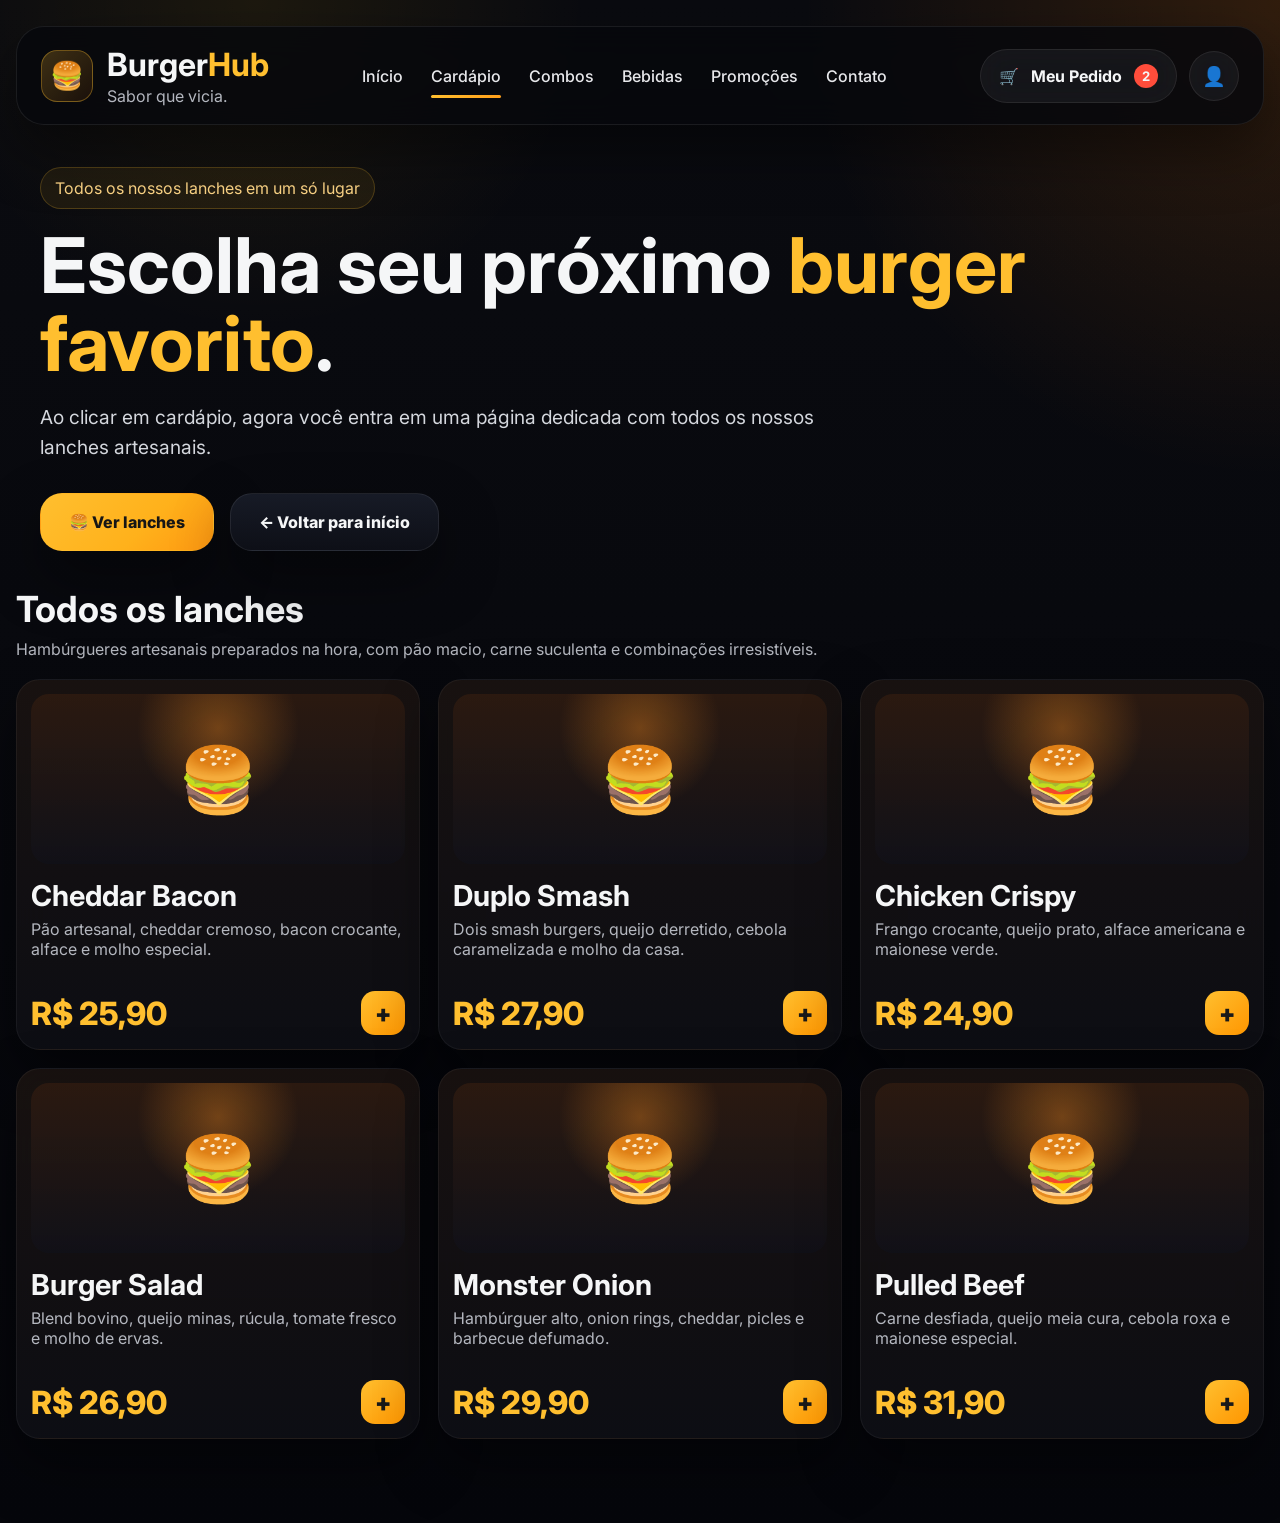
==== cardapio.html @ 12356ae6 "Add dedicated menu page for burgers" ====
<!DOCTYPE html>
<html lang="pt-BR">
<head>
  <meta charset="UTF-8" />
  <meta name="viewport" content="width=device-width, initial-scale=1.0" />
  <title>BurgerHub | Cardápio completo</title>
  <link rel="preconnect" href="https://fonts.googleapis.com">
  <link rel="preconnect" href="https://fonts.gstatic.com" crossorigin>
  <link href="https://fonts.googleapis.com/css2?family=Inter:wght@400;500;600;700;800&display=swap" rel="stylesheet">
  <link rel="stylesheet" href="styles.css" />
</head>
<body>
  <div class="page-shell">
    <header class="topbar">
      <div class="brand">
        <div class="brand__icon">🍔</div>
        <div>
          <h1>Burger<span>Hub</span></h1>
          <p>Sabor que vicia.</p>
        </div>
      </div>

      <nav class="nav">
        <a href="index.html">Início</a>
        <a class="active" href="cardapio.html">Cardápio</a>
        <a href="index.html#combos">Combos</a>
        <a href="index.html#bebidas">Bebidas</a>
        <a href="index.html#promocoes">Promoções</a>
        <a href="index.html#contato">Contato</a>
      </nav>

      <div class="topbar__actions">
        <button class="order-chip">
          <span>🛒</span>
          Meu Pedido
          <strong id="cart-badge">2</strong>
        </button>
        <button class="avatar-btn">👤</button>
      </div>
    </header>

    <main>
      <section class="catalog-hero">
        <span class="eyebrow">Todos os nossos lanches em um só lugar</span>
        <h2>Escolha seu próximo <span>burger favorito</span>.</h2>
        <p>Ao clicar em cardápio, agora você entra em uma página dedicada com todos os nossos lanches artesanais.</p>
        <div class="hero__buttons">
          <a class="btn btn--primary" href="#all-burgers">🍔 Ver lanches</a>
          <a class="btn btn--dark" href="index.html">← Voltar para início</a>
        </div>
      </section>

      <section class="catalog-section" id="all-burgers">
        <div class="section-head section-head--stacked">
          <div>
            <h3>Todos os lanches</h3>
            <p>Hambúrgueres artesanais preparados na hora, com pão macio, carne suculenta e combinações irresistíveis.</p>
          </div>
        </div>
        <div class="catalog-grid" id="all-burgers-grid"></div>
      </section>
    </main>
  </div>

  <script src="script.js"></script>
</body>
</html>
---- styles.css ----
:root {
  --bg: #07080d;
  --panel: rgba(18, 18, 24, 0.9);
  --panel-strong: #11131b;
  --text: #f5f6f7;
  --muted: #b4b7bf;
  --line: rgba(255, 255, 255, 0.08);
  --gold: #ffbf2f;
  --gold-strong: #ff9f1a;
  --green: #2fcb63;
  --shadow: 0 25px 60px rgba(0, 0, 0, 0.45);
}

* { box-sizing: border-box; }
html { scroll-behavior: smooth; }
body {
  margin: 0;
  font-family: 'Inter', sans-serif;
  color: var(--text);
  background:
    radial-gradient(circle at top right, rgba(255, 125, 0, 0.16), transparent 24%),
    radial-gradient(circle at 20% 0%, rgba(255, 187, 0, 0.08), transparent 18%),
    linear-gradient(180deg, #0a0b10 0%, #05060b 100%);
}

a { color: inherit; text-decoration: none; }
button { font: inherit; color: inherit; }

.page-shell {
  width: min(1440px, calc(100% - 32px));
  margin: 20px auto;
  padding: 6px 0 32px;
}

.topbar,
.chip,
.menu-card,
.order-panel,
.highlights article,
.order-chip,
.avatar-btn,
.btn--dark {
  backdrop-filter: blur(16px);
}

.topbar {
  display: flex;
  justify-content: space-between;
  align-items: center;
  gap: 24px;
  padding: 18px 24px;
  border: 1px solid var(--line);
  border-radius: 28px;
  background: rgba(7, 8, 13, 0.82);
  box-shadow: var(--shadow);
}

.brand { display: flex; align-items: center; gap: 14px; }
.brand__icon {
  width: 52px; height: 52px; border-radius: 16px;
  display: grid; place-items: center;
  font-size: 1.7rem;
  background: linear-gradient(135deg, rgba(255, 191, 47, 0.22), rgba(255, 112, 0, 0.08));
  border: 1px solid rgba(255,191,47,.35);
}
.brand h1 { margin: 0; font-size: 2rem; }
.brand h1 span { color: var(--gold); }
.brand p { margin: 2px 0 0; color: var(--muted); }

.nav {
  display: flex;
  gap: 28px;
  flex-wrap: wrap;
  justify-content: center;
}
.nav a { color: #e7e8eb; font-weight: 500; position: relative; }
.nav a.active::after,
.nav a:hover::after {
  content: '';
  position: absolute;
  left: 0;
  bottom: -12px;
  width: 100%;
  height: 3px;
  border-radius: 99px;
  background: linear-gradient(90deg, var(--gold), var(--gold-strong));
}

.topbar__actions { display: flex; align-items: center; gap: 12px; }
.order-chip, .avatar-btn {
  border: 1px solid var(--line);
  background: rgba(255,255,255,0.06);
  border-radius: 999px;
}
.order-chip {
  padding: 14px 18px;
  display: inline-flex;
  align-items: center;
  gap: 12px;
  font-weight: 700;
}
.order-chip strong {
  min-width: 24px; height: 24px; border-radius: 50%;
  display: grid; place-items: center;
  background: #ff4d3b; font-size: 0.82rem;
}
.avatar-btn { width: 50px; height: 50px; font-size: 1.2rem; }

.hero {
  display: grid;
  grid-template-columns: 1.05fr 1fr;
  gap: 24px;
  padding: 34px 0 20px;
  align-items: center;
}
.hero__content {
  padding: 32px 8px 32px 24px;
}
.eyebrow {
  display: inline-flex;
  padding: 10px 14px;
  border: 1px solid rgba(255,191,47,.22);
  border-radius: 999px;
  color: #ffd787;
  background: rgba(255,191,47,.08);
  margin-bottom: 18px;
}
.hero h2 {
  margin: 0;
  font-size: clamp(3rem, 6vw, 5.4rem);
  line-height: 0.98;
  letter-spacing: -0.04em;
}
.hero h2 span { color: var(--gold); }
.hero p {
  max-width: 660px;
  font-size: 1.45rem;
  color: #d4d7dd;
  line-height: 1.5;
  margin: 22px 0 30px;
}
.hero__buttons { display: flex; flex-wrap: wrap; gap: 16px; }
.btn {
  display: inline-flex; align-items: center; gap: 10px;
  padding: 18px 28px; border-radius: 22px; font-weight: 800;
  border: 1px solid transparent; box-shadow: var(--shadow);
}
.btn--primary {
  color: #161616;
  background: linear-gradient(135deg, var(--gold), #ffb11b 60%, #ff9811);
}
.btn--dark {
  background: linear-gradient(180deg, rgba(24, 28, 40, .95), rgba(14, 16, 24, .95));
  border-color: var(--line);
}

.hero__visual {
  position: relative;
  min-height: 560px;
  border-radius: 36px;
  overflow: hidden;
  border: 1px solid rgba(255,255,255,.06);
  background:
    radial-gradient(circle at 80% 10%, rgba(255, 93, 0, 0.35), transparent 18%),
    radial-gradient(circle at 70% 15%, rgba(255, 164, 0, 0.26), transparent 16%),
    linear-gradient(135deg, rgba(15, 15, 20, 0.78), rgba(8, 8, 10, 0.98)),
    linear-gradient(180deg, #16100d 0%, #09090b 100%);
}
.glow {
  position: absolute; border-radius: 50%; filter: blur(18px); opacity: .7;
}
.glow--one { width: 180px; height: 180px; background: rgba(255, 145, 0, .28); top: 60px; right: 160px; }
.glow--two { width: 140px; height: 140px; background: rgba(255, 106, 0, .24); top: 120px; right: 70px; }
.combo-scene {
  position: absolute; inset: 0; display: flex; align-items: center; justify-content: center; gap: 36px;
}
.burger-art {
  position: relative; width: min(34vw, 420px); height: 320px; filter: drop-shadow(0 30px 35px rgba(0,0,0,.45));
}
.burger-art span { position: absolute; left: 50%; transform: translateX(-50%); display: block; }
.bun.top {
  top: 20px; width: 100%; height: 120px; border-radius: 55% 55% 40% 40%;
  background: radial-gradient(circle at 50% 12%, rgba(255,245,214,.85), transparent 18%), linear-gradient(180deg, #ffb34a 0%, #cb6a11 100%);
  box-shadow: inset 0 -8px 0 rgba(117, 52, 4, .28);
}
.lettuce { top: 140px; width: 90%; height: 28px; border-radius: 40px; background: linear-gradient(180deg, #95db4c, #3a9d1e); }
.cheese { top: 156px; width: 82%; height: 32px; border-radius: 16px; background: linear-gradient(180deg, #ffc51a, #f18800); }
.patty { top: 180px; width: 88%; height: 58px; border-radius: 28px; background: linear-gradient(180deg, #6f3514, #2f1407); }
.tomato { top: 228px; width: 74%; height: 18px; border-radius: 999px; background: #d63e36; }
.bun.bottom {
  top: 245px; width: 92%; height: 74px; border-radius: 28px 28px 45px 45px;
  background: linear-gradient(180deg, #ffce73 0%, #cf7b20 100%);
}
.soda, .fries {
  font-size: clamp(5rem, 10vw, 8rem);
  filter: drop-shadow(0 25px 30px rgba(0,0,0,.4));
  transform: translateY(-20px);
}
.fries { transform: translateY(30px); }

.chips-row {
  display: flex; flex-wrap: wrap; gap: 14px; padding: 10px 0 20px;
}
.chip {
  border: 1px solid var(--line);
  background: rgba(16, 19, 29, .88);
  color: var(--text);
  padding: 14px 22px;
  border-radius: 999px;
  font-weight: 700;
}
.chip--active { border-color: rgba(255,191,47,.6); color: #ffe08c; }

.content-grid {
  display: grid; grid-template-columns: minmax(0, 1.8fr) 380px; gap: 28px;
}
.section-head {
  display: flex; justify-content: space-between; align-items: end; gap: 16px;
  margin-bottom: 20px;
}
.section-head h3 { margin: 0; font-size: 2.25rem; }
.section-head p { margin: 8px 0 0; color: var(--muted); }
.see-all {
  border: 1px solid var(--line); padding: 12px 18px; border-radius: 999px;
  background: rgba(255,255,255,.03); font-weight: 700;
}
.cards {
  display: grid; grid-template-columns: repeat(4, minmax(0, 1fr)); gap: 18px;
}
.menu-card {
  position: relative;
  padding: 14px;
  border-radius: 24px;
  border: 1px solid rgba(255,255,255,.05);
  background: linear-gradient(180deg, rgba(28,20,17,.82), rgba(13,14,20,.98));
  box-shadow: var(--shadow);
}
.menu-card__image {
  height: 170px; border-radius: 18px; margin-bottom: 14px;
  display: grid; place-items: center;
  font-size: 4rem;
  background:
    radial-gradient(circle at 50% 20%, rgba(255, 146, 34, 0.35), transparent 35%),
    linear-gradient(180deg, rgba(48,28,17,.82), rgba(17,17,24,.95));
}
.menu-card h4 { margin: 0 0 6px; font-size: 1.8rem; }
.menu-card p { margin: 0 0 18px; min-height: 54px; color: var(--muted); }
.menu-card__bottom { display: flex; justify-content: space-between; align-items: center; gap: 12px; }
.price { color: var(--gold); font-size: 2rem; font-weight: 800; }
.add-btn {
  width: 44px; height: 44px; border-radius: 14px; border: none;
  background: linear-gradient(135deg, var(--gold), #ff9600); color: #191919; font-size: 1.5rem; font-weight: 900;
}

.order-panel {
  align-self: start;
  padding: 24px;
  border-radius: 28px;
  border: 1px solid rgba(255,255,255,.06);
  background: linear-gradient(180deg, rgba(26, 19, 17, .95), rgba(17, 16, 23, .98));
  box-shadow: var(--shadow);
}
.order-panel__head,
.cart-item,
.subtotal { display: flex; justify-content: space-between; gap: 16px; }
.order-panel__head { align-items: start; margin-bottom: 18px; }
.order-panel__head h3 { margin: 0; font-size: 2rem; }
.order-panel__head p { margin: 8px 0 0; color: var(--muted); }
.cart-items { display: grid; gap: 14px; }
.cart-item {
  align-items: center;
  padding-bottom: 14px;
  border-bottom: 1px solid rgba(255,255,255,.07);
}
.cart-item__thumb {
  width: 64px; height: 64px; border-radius: 16px; display: grid; place-items: center;
  font-size: 2rem; background: rgba(255,255,255,.06);
}
.cart-item__info h4 { margin: 0 0 8px; font-size: 1.1rem; }
.qty-box {
  display: inline-flex; align-items: center; gap: 14px;
  background: rgba(255,255,255,.05);
  border: 1px solid rgba(255,255,255,.06);
  border-radius: 14px; padding: 6px 10px;
}
.qty-box button { background: transparent; border: none; width: 20px; }
.cart-item strong { white-space: nowrap; align-self: center; font-size: 1.2rem; }
.subtotal { padding: 18px 0; align-items: center; font-size: 1.1rem; }
.subtotal strong { font-size: 2rem; }
.checkout-btn {
  width: 100%; border: none; border-radius: 18px; padding: 18px 20px;
  background: linear-gradient(180deg, #3fd66f, #23b457);
  color: white; font-size: 1.2rem; font-weight: 800;
}
.highlights {
  display: grid; grid-template-columns: repeat(4, 1fr); gap: 18px; margin-top: 22px;
}
.highlights article {
  display: flex; align-items: center; gap: 16px; padding: 24px;
  border-radius: 24px; border: 1px solid rgba(255,255,255,.05);
  background: rgba(13, 15, 22, .92);
}
.highlights span { font-size: 2rem; }
.highlights h4 { margin: 0 0 8px; font-size: 1.25rem; }
.highlights p { margin: 0; color: var(--muted); }

@media (max-width: 1200px) {
  .topbar, .hero, .content-grid, .highlights { grid-template-columns: 1fr; }
  .topbar { flex-direction: column; }
  .cards { grid-template-columns: repeat(2, minmax(0, 1fr)); }
}

@media (max-width: 780px) {
  .page-shell { width: min(100% - 20px, 100%); }
  .topbar { padding: 16px; }
  .nav { gap: 18px; }
  .hero__content { padding: 18px 0; }
  .hero__visual { min-height: 380px; }
  .combo-scene { gap: 8px; }
  .cards, .highlights { grid-template-columns: 1fr; }
  .section-head { flex-direction: column; align-items: start; }
}


.catalog-hero {
  padding: 42px 24px 28px;
}

.catalog-hero h2 {
  margin: 0;
  font-size: clamp(2.8rem, 6vw, 4.8rem);
  line-height: 1.02;
}

.catalog-hero h2 span {
  color: var(--gold);
}

.catalog-hero p {
  max-width: 780px;
  font-size: 1.2rem;
  color: #d4d7dd;
  line-height: 1.6;
  margin: 18px 0 30px;
}

.catalog-section {
  padding: 8px 0 32px;
}

.section-head--stacked {
  align-items: flex-start;
}

.catalog-grid {
  display: grid;
  grid-template-columns: repeat(3, minmax(0, 1fr));
  gap: 18px;
}

@media (max-width: 1200px) {
  .catalog-grid {
    grid-template-columns: repeat(2, minmax(0, 1fr));
  }
}

@media (max-width: 780px) {
  .catalog-hero {
    padding: 24px 0 20px;
  }

  .catalog-grid {
    grid-template-columns: 1fr;
  }
}
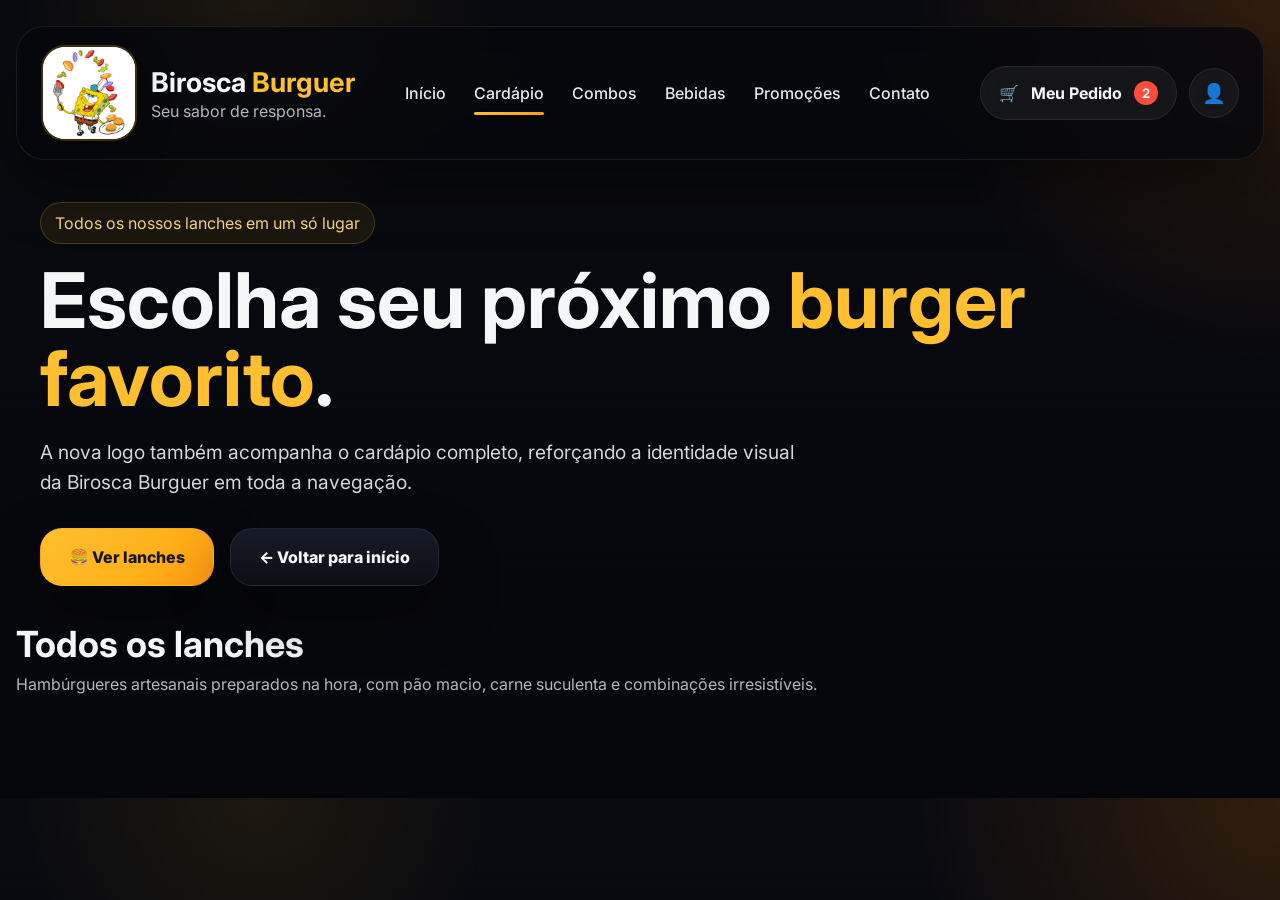
==== commit 436287f8: "fix: replace binary logo asset with svg wrapper" ====
--- a/cardapio.html
+++ b/cardapio.html
@@ -3,7 +3,8 @@
 <head>
   <meta charset="UTF-8" />
   <meta name="viewport" content="width=device-width, initial-scale=1.0" />
-  <title>BurgerHub | Cardápio completo</title>
+  <title>Birosca Burguer | Cardápio completo</title>
+  <link rel="icon" type="image/svg+xml" href="assets/logo-birosca.svg" />
   <link rel="preconnect" href="https://fonts.googleapis.com">
   <link rel="preconnect" href="https://fonts.gstatic.com" crossorigin>
   <link href="https://fonts.googleapis.com/css2?family=Inter:wght@400;500;600;700;800&display=swap" rel="stylesheet">
@@ -13,10 +14,10 @@
   <div class="page-shell">
     <header class="topbar">
       <div class="brand">
-        <div class="brand__icon">🍔</div>
+        <img class="brand__logo brand__logo--compact" src="assets/logo-birosca.svg" alt="Logo da Birosca Burguer com Bob Esponja servindo hambúrgueres" />
         <div>
-          <h1>Burger<span>Hub</span></h1>
-          <p>Sabor que vicia.</p>
+          <h1>Birosca <span>Burguer</span></h1>
+          <p>Seu sabor de responsa.</p>
         </div>
       </div>
 
@@ -43,7 +44,7 @@
       <section class="catalog-hero">
         <span class="eyebrow">Todos os nossos lanches em um só lugar</span>
         <h2>Escolha seu próximo <span>burger favorito</span>.</h2>
-        <p>Ao clicar em cardápio, agora você entra em uma página dedicada com todos os nossos lanches artesanais.</p>
+        <p>A nova logo também acompanha o cardápio completo, reforçando a identidade visual da Birosca Burguer em toda a navegação.</p>
         <div class="hero__buttons">
           <a class="btn btn--primary" href="#all-burgers">🍔 Ver lanches</a>
           <a class="btn btn--dark" href="index.html">← Voltar para início</a>
--- a/styles.css
+++ b/styles.css
@@ -23,8 +23,9 @@
     linear-gradient(180deg, #0a0b10 0%, #05060b 100%);
 }
 
+body.drawer-open { overflow: hidden; }
 a { color: inherit; text-decoration: none; }
-button { font: inherit; color: inherit; }
+button { font: inherit; color: inherit; cursor: pointer; }
 
 .page-shell {
   width: min(1440px, calc(100% - 32px));
@@ -39,7 +40,11 @@
 .highlights article,
 .order-chip,
 .avatar-btn,
-.btn--dark {
+.btn--dark,
+.feature-card,
+.secondary-btn,
+.drawer__content,
+.ghost-btn {
   backdrop-filter: blur(16px);
 }
 
@@ -56,15 +61,22 @@
 }
 
 .brand { display: flex; align-items: center; gap: 14px; }
-.brand__icon {
-  width: 52px; height: 52px; border-radius: 16px;
-  display: grid; place-items: center;
-  font-size: 1.7rem;
-  background: linear-gradient(135deg, rgba(255, 191, 47, 0.22), rgba(255, 112, 0, 0.08));
-  border: 1px solid rgba(255,191,47,.35);
-}
-.brand h1 { margin: 0; font-size: 2rem; }
+.brand__logo {
+  width: clamp(84px, 10vw, 118px);
+  aspect-ratio: 1;
+  object-fit: cover;
+  border-radius: 24px;
+  height: auto;
+  display: block;
+  border: 2px solid rgba(255, 191, 47, 0.22);
+  filter: drop-shadow(0 10px 18px rgba(0,0,0,.22));
+}
+.brand__logo--compact {
+  width: clamp(72px, 9vw, 96px);
+}
+.brand h1 { margin: 0; font-size: clamp(1.7rem, 2vw, 2rem); }
 .brand h1 span { color: var(--gold); }
+.brand { flex-wrap: wrap; }
 .brand p { margin: 2px 0 0; color: var(--muted); }
 
 .nav {
@@ -131,7 +143,7 @@
   line-height: 0.98;
   letter-spacing: -0.04em;
 }
-.hero h2 span { color: var(--gold); }
+.hero h2 span { color: #ffcf70; }
 .hero p {
   max-width: 660px;
   font-size: 1.45rem;
@@ -140,8 +152,10 @@
   margin: 22px 0 30px;
 }
 .hero__buttons { display: flex; flex-wrap: wrap; gap: 16px; }
-.btn {
-  display: inline-flex; align-items: center; gap: 10px;
+.btn,
+.secondary-btn,
+.ghost-btn {
+  display: inline-flex; align-items: center; justify-content: center; gap: 10px;
   padding: 18px 28px; border-radius: 22px; font-weight: 800;
   border: 1px solid transparent; box-shadow: var(--shadow);
 }
@@ -149,10 +163,16 @@
   color: #161616;
   background: linear-gradient(135deg, var(--gold), #ffb11b 60%, #ff9811);
 }
-.btn--dark {
+.btn--dark,
+.secondary-btn,
+.ghost-btn {
   background: linear-gradient(180deg, rgba(24, 28, 40, .95), rgba(14, 16, 24, .95));
   border-color: var(--line);
-}
+  color: var(--text);
+}
+.secondary-btn,
+.ghost-btn { box-shadow: none; }
+.ghost-btn { padding: 10px 14px; border-radius: 14px; }
 
 .hero__visual {
   position: relative;
@@ -171,32 +191,35 @@
 }
 .glow--one { width: 180px; height: 180px; background: rgba(255, 145, 0, .28); top: 60px; right: 160px; }
 .glow--two { width: 140px; height: 140px; background: rgba(255, 106, 0, .24); top: 120px; right: 70px; }
-.combo-scene {
-  position: absolute; inset: 0; display: flex; align-items: center; justify-content: center; gap: 36px;
-}
-.burger-art {
-  position: relative; width: min(34vw, 420px); height: 320px; filter: drop-shadow(0 30px 35px rgba(0,0,0,.45));
-}
-.burger-art span { position: absolute; left: 50%; transform: translateX(-50%); display: block; }
-.bun.top {
-  top: 20px; width: 100%; height: 120px; border-radius: 55% 55% 40% 40%;
-  background: radial-gradient(circle at 50% 12%, rgba(255,245,214,.85), transparent 18%), linear-gradient(180deg, #ffb34a 0%, #cb6a11 100%);
-  box-shadow: inset 0 -8px 0 rgba(117, 52, 4, .28);
-}
-.lettuce { top: 140px; width: 90%; height: 28px; border-radius: 40px; background: linear-gradient(180deg, #95db4c, #3a9d1e); }
-.cheese { top: 156px; width: 82%; height: 32px; border-radius: 16px; background: linear-gradient(180deg, #ffc51a, #f18800); }
-.patty { top: 180px; width: 88%; height: 58px; border-radius: 28px; background: linear-gradient(180deg, #6f3514, #2f1407); }
-.tomato { top: 228px; width: 74%; height: 18px; border-radius: 999px; background: #d63e36; }
-.bun.bottom {
-  top: 245px; width: 92%; height: 74px; border-radius: 28px 28px 45px 45px;
-  background: linear-gradient(180deg, #ffce73 0%, #cf7b20 100%);
-}
-.soda, .fries {
-  font-size: clamp(5rem, 10vw, 8rem);
-  filter: drop-shadow(0 25px 30px rgba(0,0,0,.4));
-  transform: translateY(-20px);
-}
-.fries { transform: translateY(30px); }
+.logo-showcase {
+  position: absolute;
+  inset: 0;
+  display: grid;
+  place-items: center;
+  align-content: center;
+  gap: 28px;
+  padding: 40px;
+}
+.logo-showcase__main {
+  width: min(78%, 420px);
+  aspect-ratio: 1;
+  object-fit: cover;
+  border-radius: 40px;
+  border: 3px solid rgba(255, 210, 112, 0.25);
+  height: auto;
+  filter: drop-shadow(0 28px 36px rgba(0, 0, 0, 0.42));
+}
+.logo-showcase__badge {
+  max-width: 420px;
+  padding: 16px 22px;
+  border-radius: 999px;
+  text-align: center;
+  font-weight: 700;
+  color: #fff1d0;
+  border: 1px solid rgba(255, 211, 138, 0.28);
+  background: rgba(17, 10, 4, 0.58);
+  box-shadow: 0 18px 32px rgba(0,0,0,.28);
+}
 
 .chips-row {
   display: flex; flex-wrap: wrap; gap: 14px; padding: 10px 0 20px;
@@ -225,7 +248,7 @@
   background: rgba(255,255,255,.03); font-weight: 700;
 }
 .cards {
-  display: grid; grid-template-columns: repeat(4, minmax(0, 1fr)); gap: 18px;
+  display: grid; grid-template-columns: repeat(3, minmax(0, 1fr)); gap: 18px;
 }
 .menu-card {
   position: relative;
@@ -243,9 +266,21 @@
     radial-gradient(circle at 50% 20%, rgba(255, 146, 34, 0.35), transparent 35%),
     linear-gradient(180deg, rgba(48,28,17,.82), rgba(17,17,24,.95));
 }
+.menu-card__tag {
+  position: absolute;
+  top: 28px;
+  right: 28px;
+  padding: 8px 12px;
+  border-radius: 999px;
+  text-transform: capitalize;
+  font-size: 0.78rem;
+  background: rgba(0,0,0,.4);
+  border: 1px solid rgba(255,255,255,.1);
+}
 .menu-card h4 { margin: 0 0 6px; font-size: 1.8rem; }
 .menu-card p { margin: 0 0 18px; min-height: 54px; color: var(--muted); }
-.menu-card__bottom { display: flex; justify-content: space-between; align-items: center; gap: 12px; }
+.menu-card__bottom,
+.menu-card__actions { display: flex; justify-content: space-between; align-items: center; gap: 12px; }
 .price { color: var(--gold); font-size: 2rem; font-weight: 800; }
 .add-btn {
   width: 44px; height: 44px; border-radius: 14px; border: none;
@@ -259,6 +294,12 @@
   border: 1px solid rgba(255,255,255,.06);
   background: linear-gradient(180deg, rgba(26, 19, 17, .95), rgba(17, 16, 23, .98));
   box-shadow: var(--shadow);
+  transition: transform .25s ease, box-shadow .25s ease, border-color .25s ease;
+}
+.order-panel--highlight {
+  transform: translateY(-6px);
+  border-color: rgba(255,191,47,.45);
+  box-shadow: 0 20px 50px rgba(255, 166, 0, 0.22);
 }
 .order-panel__head,
 .cart-item,
@@ -292,6 +333,28 @@
   background: linear-gradient(180deg, #3fd66f, #23b457);
   color: white; font-size: 1.2rem; font-weight: 800;
 }
+.checkout-btn:disabled { opacity: .55; cursor: not-allowed; }
+
+.feature-sections {
+  display: grid;
+  grid-template-columns: repeat(3, minmax(0, 1fr));
+  gap: 18px;
+  margin-top: 24px;
+}
+.feature-card {
+  display: flex;
+  justify-content: space-between;
+  gap: 18px;
+  align-items: flex-end;
+  padding: 24px;
+  border-radius: 24px;
+  border: 1px solid rgba(255,255,255,.05);
+  background: rgba(13, 15, 22, .92);
+}
+.feature-icon { font-size: 2rem; display: inline-block; margin-bottom: 12px; }
+.feature-card h3 { margin: 0 0 10px; }
+.feature-card p { margin: 0; color: var(--muted); }
+
 .highlights {
   display: grid; grid-template-columns: repeat(4, 1fr); gap: 18px; margin-top: 22px;
 }
@@ -304,8 +367,97 @@
 .highlights h4 { margin: 0 0 8px; font-size: 1.25rem; }
 .highlights p { margin: 0; color: var(--muted); }
 
+.drawer {
+  position: fixed;
+  inset: 0;
+  background: rgba(2, 4, 9, .62);
+  display: flex;
+  justify-content: flex-end;
+  opacity: 0;
+  pointer-events: none;
+  transition: opacity .25s ease;
+}
+.drawer--open {
+  opacity: 1;
+  pointer-events: auto;
+}
+.drawer__content {
+  width: min(460px, 100%);
+  height: 100%;
+  padding: 24px;
+  border-left: 1px solid rgba(255,255,255,.08);
+  background: rgba(11, 14, 20, .98);
+  box-shadow: var(--shadow);
+  transform: translateX(100%);
+  transition: transform .25s ease;
+}
+.drawer--open .drawer__content { transform: translateX(0); }
+.drawer__head {
+  display: flex;
+  justify-content: space-between;
+  gap: 14px;
+  align-items: flex-start;
+  margin-bottom: 24px;
+}
+.drawer__eyebrow { margin: 0 0 8px; color: #ffd787; }
+.drawer__head h3 { margin: 0; font-size: 2rem; }
+.drawer__close {
+  width: 40px;
+  height: 40px;
+  border-radius: 50%;
+  border: 1px solid var(--line);
+  background: rgba(255,255,255,.04);
+}
+.drawer-card {
+  display: grid;
+  gap: 18px;
+}
+.drawer-card__hero {
+  min-height: 180px;
+  display: grid;
+  place-items: center;
+  font-size: 5rem;
+  border-radius: 24px;
+  background: linear-gradient(180deg, rgba(48,28,17,.82), rgba(17,17,24,.95));
+}
+.drawer-list {
+  margin: 0;
+  padding-left: 18px;
+  display: grid;
+  gap: 10px;
+  color: var(--muted);
+}
+.drawer-link { width: 100%; }
+
+.toast {
+  position: fixed;
+  left: 50%;
+  bottom: 24px;
+  transform: translate(-50%, 24px);
+  background: rgba(18, 20, 28, .96);
+  border: 1px solid rgba(255,255,255,.08);
+  padding: 14px 18px;
+  border-radius: 999px;
+  box-shadow: var(--shadow);
+  opacity: 0;
+  pointer-events: none;
+  transition: opacity .2s ease, transform .2s ease;
+}
+.toast--visible {
+  opacity: 1;
+  transform: translate(-50%, 0);
+}
+.empty-state {
+  margin: 0;
+  padding: 24px;
+  border-radius: 18px;
+  border: 1px dashed rgba(255,255,255,.12);
+  color: var(--muted);
+  text-align: center;
+}
+
 @media (max-width: 1200px) {
-  .topbar, .hero, .content-grid, .highlights { grid-template-columns: 1fr; }
+  .topbar, .hero, .content-grid, .highlights, .feature-sections { grid-template-columns: 1fr; }
   .topbar { flex-direction: column; }
   .cards { grid-template-columns: repeat(2, minmax(0, 1fr)); }
 }
@@ -316,10 +468,21 @@
   .nav { gap: 18px; }
   .hero__content { padding: 18px 0; }
   .hero__visual { min-height: 380px; }
+
   .combo-scene { gap: 8px; }
+  .cards, .highlights, .feature-sections { grid-template-columns: 1fr; }
+  .section-head,
+  .feature-card { flex-direction: column; align-items: start; }
+  .menu-card__bottom { flex-direction: column; align-items: stretch; }
+  .menu-card__actions { justify-content: stretch; }
+  .ghost-btn,
+  .secondary-btn { width: 100%; }
+
   .cards, .highlights { grid-template-columns: 1fr; }
   .section-head { flex-direction: column; align-items: start; }
-}
+
+}
+
 
 
 .catalog-hero {
@@ -372,4 +535,12 @@
   .catalog-grid {
     grid-template-columns: 1fr;
   }
-}
+
+@media (max-width: 900px) {
+  .topbar { flex-direction: column; }
+  .content-grid, .hero { grid-template-columns: 1fr; }
+  .hero__content { padding-inline: 0; }
+  .hero__visual { min-height: 420px; }
+  .nav { gap: 18px; }
+
+}
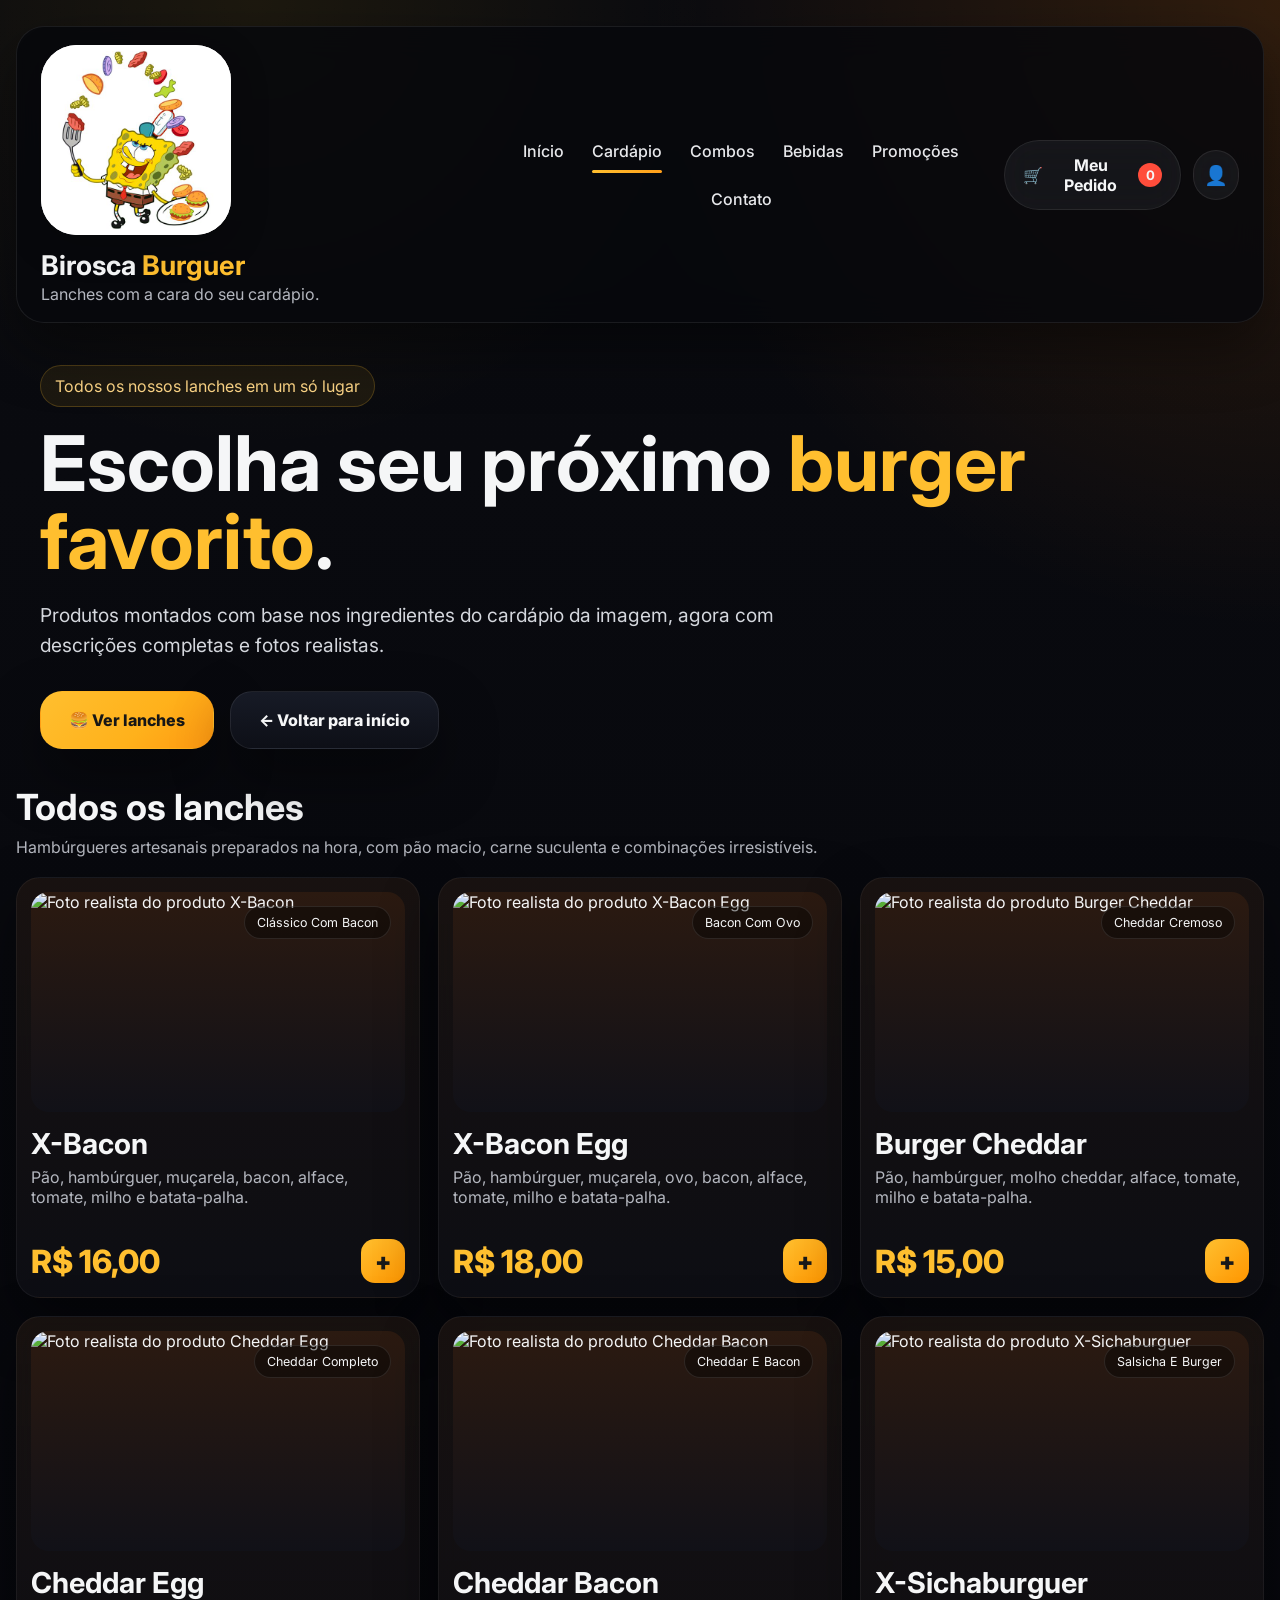
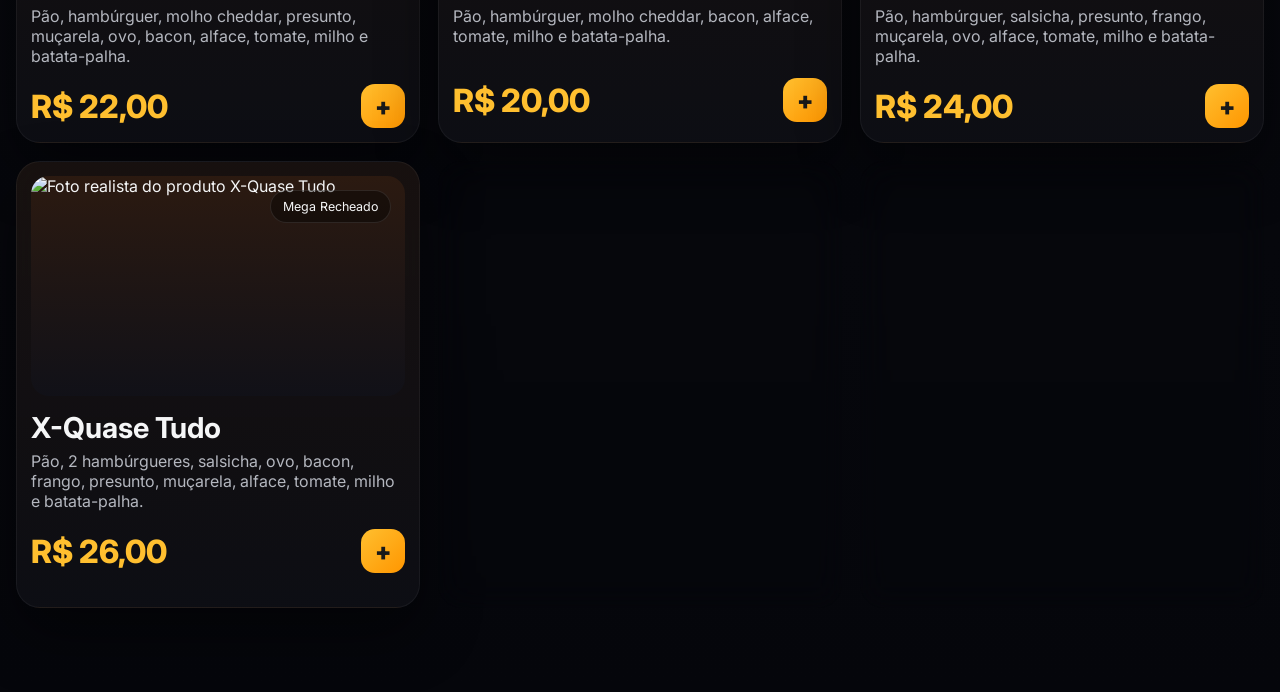
==== commit cf308b03: "Atualiza cardápio com produtos e fotos realistas" ====
--- a/cardapio.html
+++ b/cardapio.html
@@ -4,7 +4,6 @@
   <meta charset="UTF-8" />
   <meta name="viewport" content="width=device-width, initial-scale=1.0" />
   <title>Birosca Burguer | Cardápio completo</title>
-  <link rel="icon" type="image/svg+xml" href="assets/logo-birosca.svg" />
   <link rel="preconnect" href="https://fonts.googleapis.com">
   <link rel="preconnect" href="https://fonts.gstatic.com" crossorigin>
   <link href="https://fonts.googleapis.com/css2?family=Inter:wght@400;500;600;700;800&display=swap" rel="stylesheet">
@@ -14,10 +13,10 @@
   <div class="page-shell">
     <header class="topbar">
       <div class="brand">
-        <img class="brand__logo brand__logo--compact" src="assets/logo-birosca.svg" alt="Logo da Birosca Burguer com Bob Esponja servindo hambúrgueres" />
+        <img class="brand__logo" src="assets/logo-birosca.svg" alt="Logo da Birosca Burguer" />
         <div>
           <h1>Birosca <span>Burguer</span></h1>
-          <p>Seu sabor de responsa.</p>
+          <p>Lanches com a cara do seu cardápio.</p>
         </div>
       </div>
 
@@ -34,7 +33,7 @@
         <button class="order-chip">
           <span>🛒</span>
           Meu Pedido
-          <strong id="cart-badge">2</strong>
+          <strong id="cart-badge">0</strong>
         </button>
         <button class="avatar-btn">👤</button>
       </div>
@@ -44,7 +43,7 @@
       <section class="catalog-hero">
         <span class="eyebrow">Todos os nossos lanches em um só lugar</span>
         <h2>Escolha seu próximo <span>burger favorito</span>.</h2>
-        <p>A nova logo também acompanha o cardápio completo, reforçando a identidade visual da Birosca Burguer em toda a navegação.</p>
+        <p>Produtos montados com base nos ingredientes do cardápio da imagem, agora com descrições completas e fotos realistas.</p>
         <div class="hero__buttons">
           <a class="btn btn--primary" href="#all-burgers">🍔 Ver lanches</a>
           <a class="btn btn--dark" href="index.html">← Voltar para início</a>
--- a/styles.css
+++ b/styles.css
@@ -62,17 +62,10 @@
 
 .brand { display: flex; align-items: center; gap: 14px; }
 .brand__logo {
-  width: clamp(84px, 10vw, 118px);
-  aspect-ratio: 1;
-  object-fit: cover;
-  border-radius: 24px;
+  width: clamp(140px, 18vw, 190px);
   height: auto;
   display: block;
-  border: 2px solid rgba(255, 191, 47, 0.22);
   filter: drop-shadow(0 10px 18px rgba(0,0,0,.22));
-}
-.brand__logo--compact {
-  width: clamp(72px, 9vw, 96px);
 }
 .brand h1 { margin: 0; font-size: clamp(1.7rem, 2vw, 2rem); }
 .brand h1 span { color: var(--gold); }
@@ -201,11 +194,7 @@
   padding: 40px;
 }
 .logo-showcase__main {
-  width: min(78%, 420px);
-  aspect-ratio: 1;
-  object-fit: cover;
-  border-radius: 40px;
-  border: 3px solid rgba(255, 210, 112, 0.25);
+  width: min(88%, 540px);
   height: auto;
   filter: drop-shadow(0 28px 36px rgba(0, 0, 0, 0.42));
 }
@@ -259,12 +248,16 @@
   box-shadow: var(--shadow);
 }
 .menu-card__image {
-  height: 170px; border-radius: 18px; margin-bottom: 14px;
-  display: grid; place-items: center;
-  font-size: 4rem;
-  background:
-    radial-gradient(circle at 50% 20%, rgba(255, 146, 34, 0.35), transparent 35%),
-    linear-gradient(180deg, rgba(48,28,17,.82), rgba(17,17,24,.95));
+  height: 220px; border-radius: 18px; margin-bottom: 14px; overflow: hidden;
+  background: linear-gradient(180deg, rgba(48,28,17,.82), rgba(17,17,24,.95));
+}
+.menu-card__image img,
+.drawer-card__hero img,
+.cart-item__thumb img {
+  width: 100%;
+  height: 100%;
+  object-fit: cover;
+  display: block;
 }
 .menu-card__tag {
   position: absolute;
@@ -314,8 +307,9 @@
   border-bottom: 1px solid rgba(255,255,255,.07);
 }
 .cart-item__thumb {
-  width: 64px; height: 64px; border-radius: 16px; display: grid; place-items: center;
-  font-size: 2rem; background: rgba(255,255,255,.06);
+  width: 64px; height: 64px; border-radius: 16px; overflow: hidden;
+  background: rgba(255,255,255,.06);
+  flex-shrink: 0;
 }
 .cart-item__info h4 { margin: 0 0 8px; font-size: 1.1rem; }
 .qty-box {
@@ -413,10 +407,8 @@
   gap: 18px;
 }
 .drawer-card__hero {
-  min-height: 180px;
-  display: grid;
-  place-items: center;
-  font-size: 5rem;
+  min-height: 260px;
+  overflow: hidden;
   border-radius: 24px;
   background: linear-gradient(180deg, rgba(48,28,17,.82), rgba(17,17,24,.95));
 }
@@ -535,6 +527,7 @@
   .catalog-grid {
     grid-template-columns: 1fr;
   }
+}
 
 @media (max-width: 900px) {
   .topbar { flex-direction: column; }
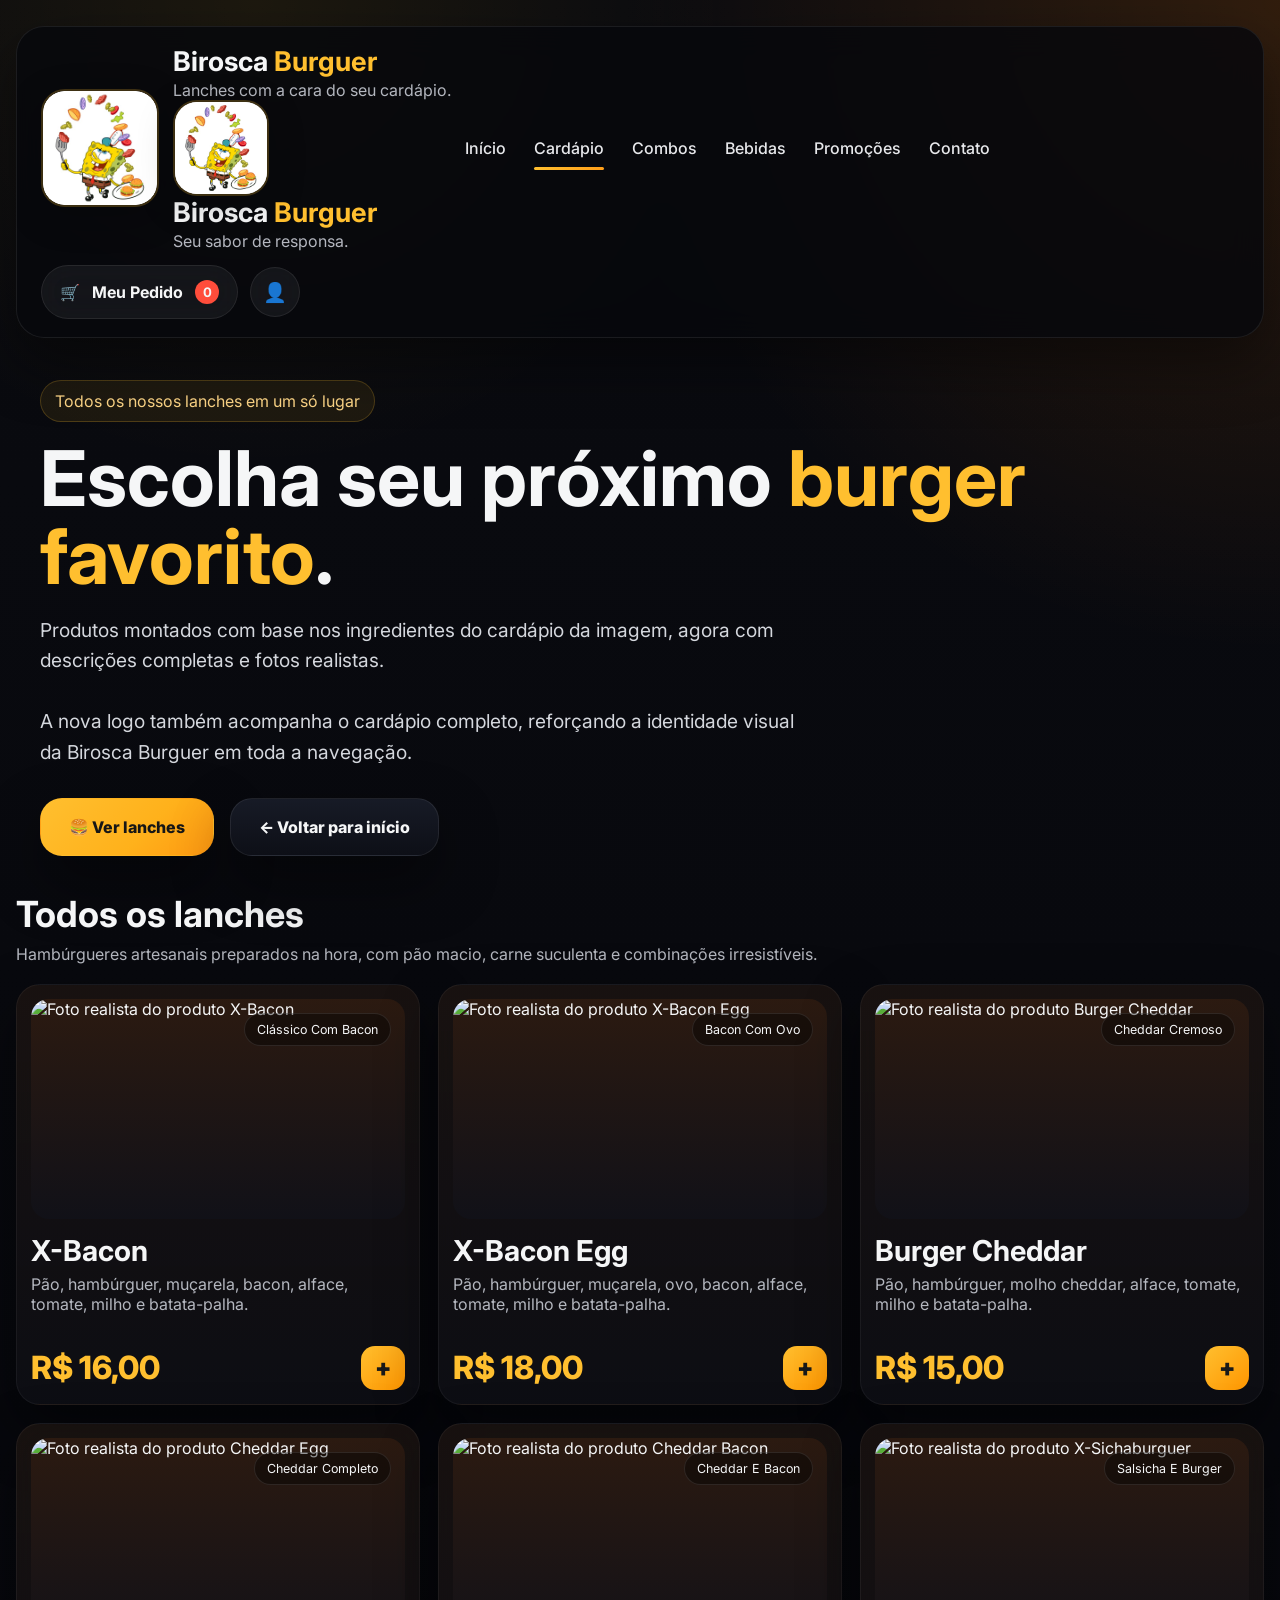
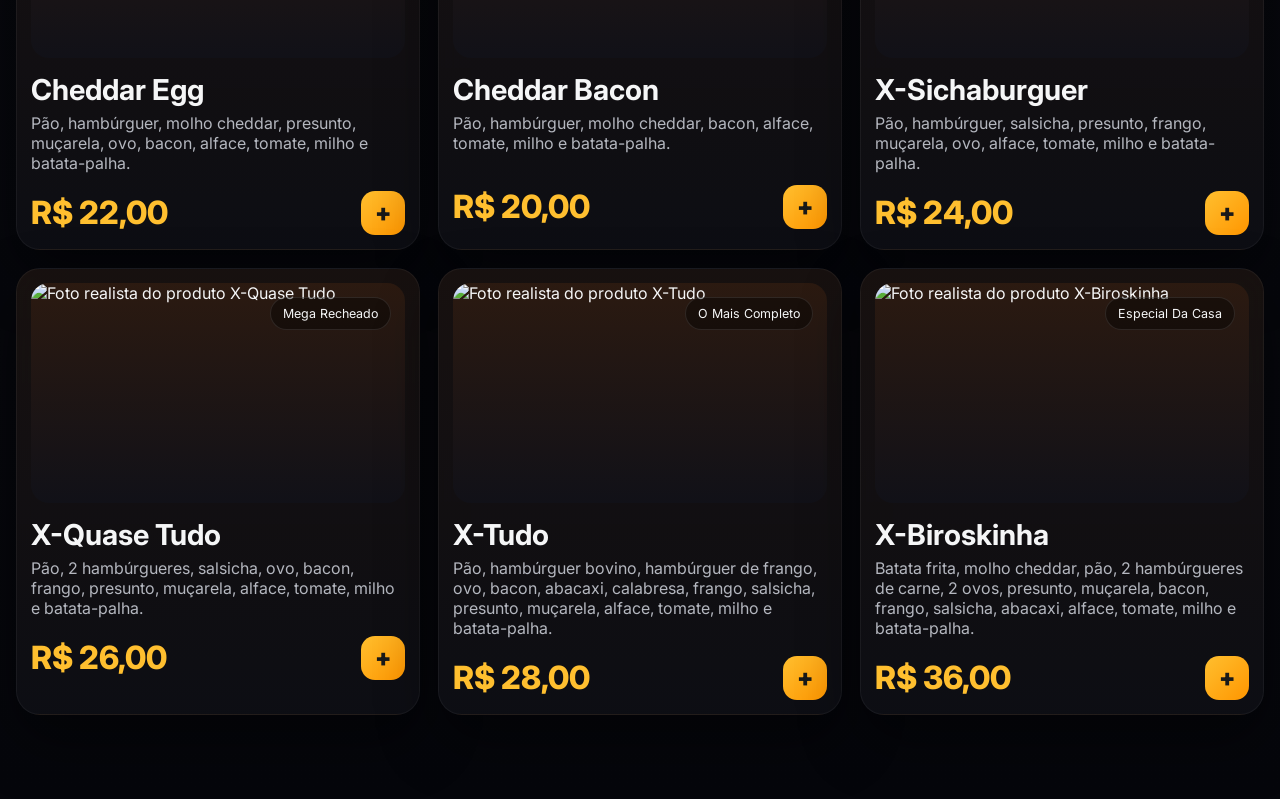
==== commit 9ddf8d1a: "Merge branch 'main' into codex/create-products-with-realistic-photos" ====
--- a/cardapio.html
+++ b/cardapio.html
@@ -4,6 +4,10 @@
   <meta charset="UTF-8" />
   <meta name="viewport" content="width=device-width, initial-scale=1.0" />
   <title>Birosca Burguer | Cardápio completo</title>
+
+
+  <link rel="icon" type="image/svg+xml" href="assets/logo-birosca.svg" />
+
   <link rel="preconnect" href="https://fonts.googleapis.com">
   <link rel="preconnect" href="https://fonts.gstatic.com" crossorigin>
   <link href="https://fonts.googleapis.com/css2?family=Inter:wght@400;500;600;700;800&display=swap" rel="stylesheet">
@@ -13,10 +17,17 @@
   <div class="page-shell">
     <header class="topbar">
       <div class="brand">
+
         <img class="brand__logo" src="assets/logo-birosca.svg" alt="Logo da Birosca Burguer" />
         <div>
           <h1>Birosca <span>Burguer</span></h1>
           <p>Lanches com a cara do seu cardápio.</p>
+
+        <img class="brand__logo brand__logo--compact" src="assets/logo-birosca.svg" alt="Logo da Birosca Burguer com Bob Esponja servindo hambúrgueres" />
+        <div>
+          <h1>Birosca <span>Burguer</span></h1>
+          <p>Seu sabor de responsa.</p>
+
         </div>
       </div>
 
@@ -43,7 +54,11 @@
       <section class="catalog-hero">
         <span class="eyebrow">Todos os nossos lanches em um só lugar</span>
         <h2>Escolha seu próximo <span>burger favorito</span>.</h2>
+
         <p>Produtos montados com base nos ingredientes do cardápio da imagem, agora com descrições completas e fotos realistas.</p>
+
+        <p>A nova logo também acompanha o cardápio completo, reforçando a identidade visual da Birosca Burguer em toda a navegação.</p>
+
         <div class="hero__buttons">
           <a class="btn btn--primary" href="#all-burgers">🍔 Ver lanches</a>
           <a class="btn btn--dark" href="index.html">← Voltar para início</a>
--- a/styles.css
+++ b/styles.css
@@ -62,10 +62,17 @@
 
 .brand { display: flex; align-items: center; gap: 14px; }
 .brand__logo {
-  width: clamp(140px, 18vw, 190px);
+  width: clamp(84px, 10vw, 118px);
+  aspect-ratio: 1;
+  object-fit: cover;
+  border-radius: 24px;
   height: auto;
   display: block;
+  border: 2px solid rgba(255, 191, 47, 0.22);
   filter: drop-shadow(0 10px 18px rgba(0,0,0,.22));
+}
+.brand__logo--compact {
+  width: clamp(72px, 9vw, 96px);
 }
 .brand h1 { margin: 0; font-size: clamp(1.7rem, 2vw, 2rem); }
 .brand h1 span { color: var(--gold); }
@@ -194,7 +201,11 @@
   padding: 40px;
 }
 .logo-showcase__main {
-  width: min(88%, 540px);
+  width: min(78%, 420px);
+  aspect-ratio: 1;
+  object-fit: cover;
+  border-radius: 40px;
+  border: 3px solid rgba(255, 210, 112, 0.25);
   height: auto;
   filter: drop-shadow(0 28px 36px rgba(0, 0, 0, 0.42));
 }
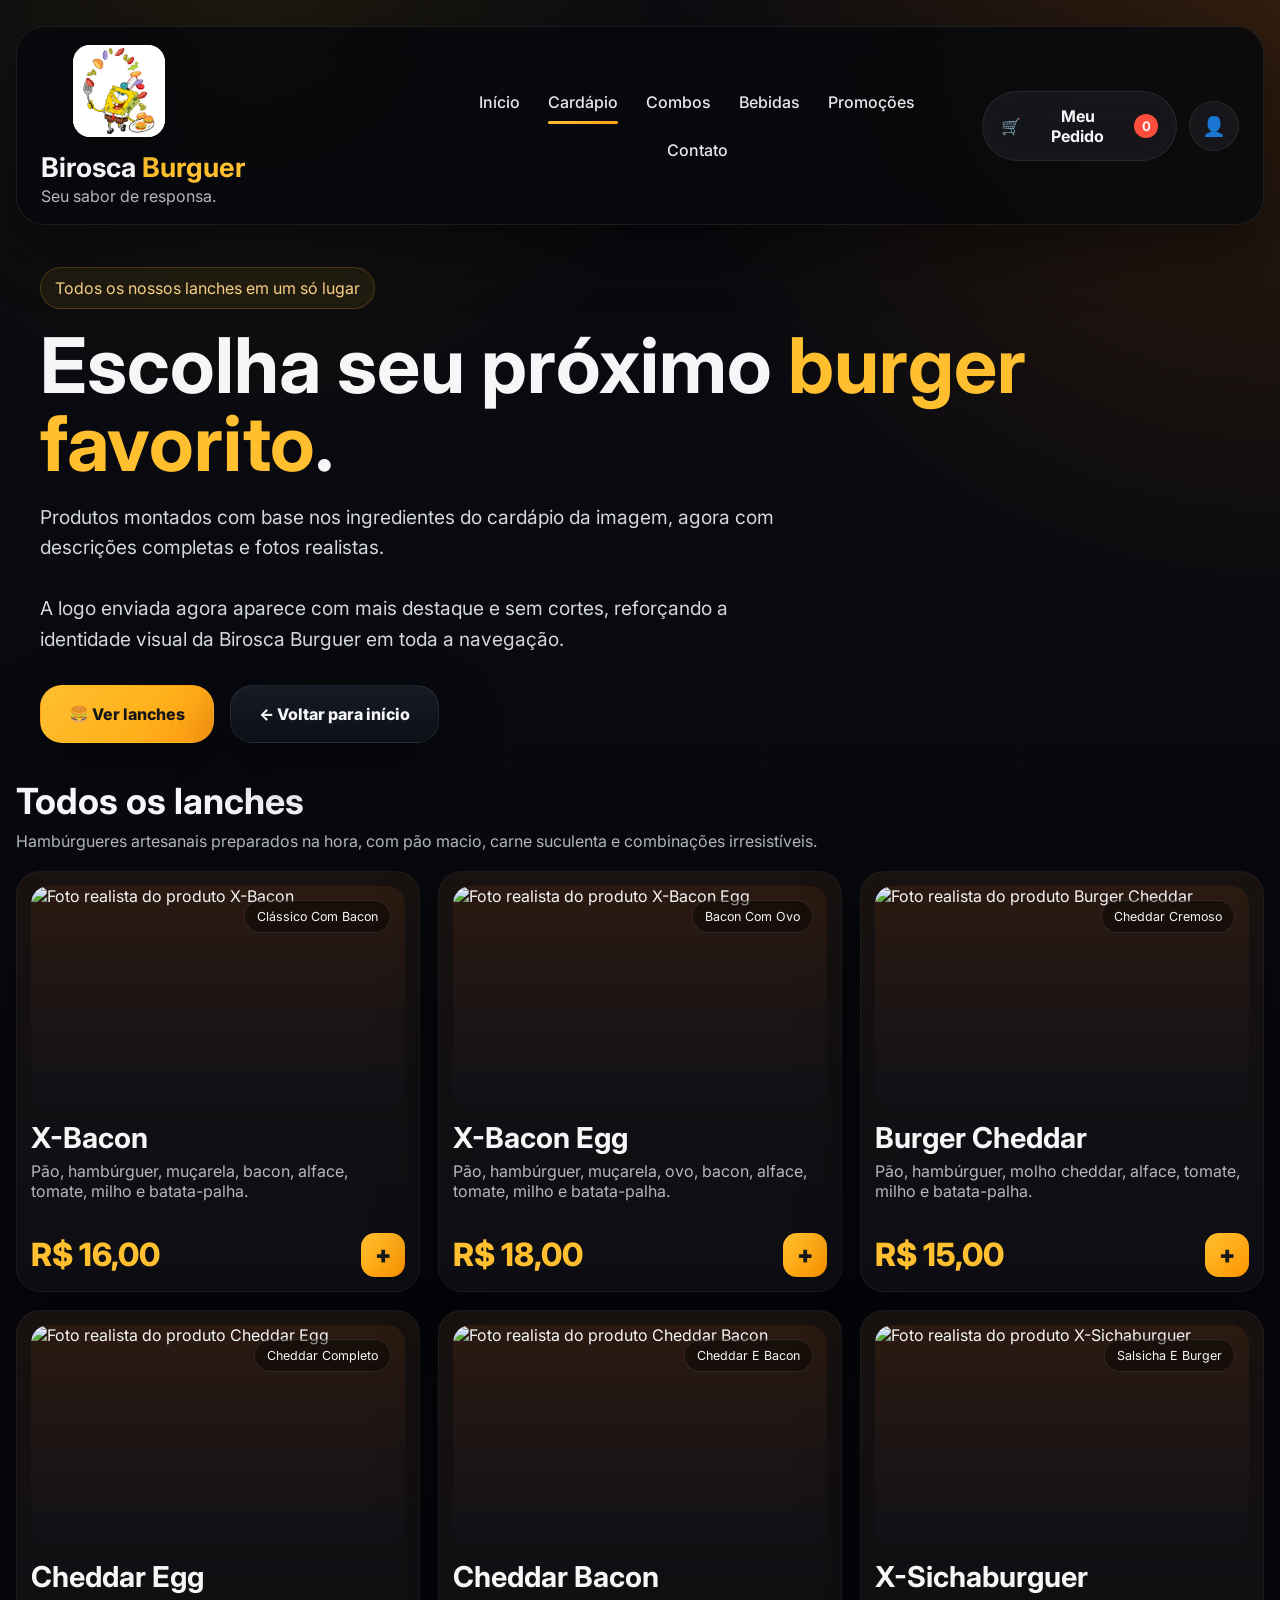
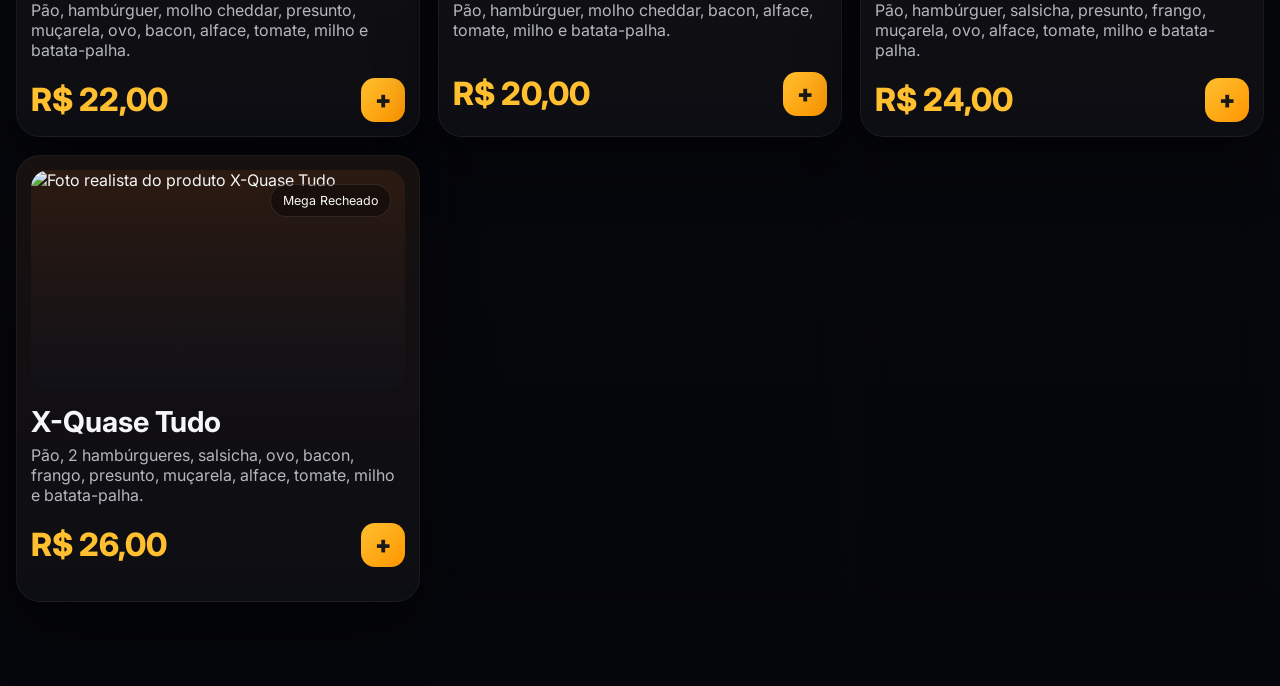
==== commit c05b65d1: "Update brand logo presentation" ====
--- a/cardapio.html
+++ b/cardapio.html
@@ -4,10 +4,7 @@
   <meta charset="UTF-8" />
   <meta name="viewport" content="width=device-width, initial-scale=1.0" />
   <title>Birosca Burguer | Cardápio completo</title>
-
-
   <link rel="icon" type="image/svg+xml" href="assets/logo-birosca.svg" />
-
   <link rel="preconnect" href="https://fonts.googleapis.com">
   <link rel="preconnect" href="https://fonts.gstatic.com" crossorigin>
   <link href="https://fonts.googleapis.com/css2?family=Inter:wght@400;500;600;700;800&display=swap" rel="stylesheet">
@@ -17,17 +14,10 @@
   <div class="page-shell">
     <header class="topbar">
       <div class="brand">
-
-        <img class="brand__logo" src="assets/logo-birosca.svg" alt="Logo da Birosca Burguer" />
-        <div>
-          <h1>Birosca <span>Burguer</span></h1>
-          <p>Lanches com a cara do seu cardápio.</p>
-
         <img class="brand__logo brand__logo--compact" src="assets/logo-birosca.svg" alt="Logo da Birosca Burguer com Bob Esponja servindo hambúrgueres" />
         <div>
           <h1>Birosca <span>Burguer</span></h1>
           <p>Seu sabor de responsa.</p>
-
         </div>
       </div>
 
@@ -41,12 +31,12 @@
       </nav>
 
       <div class="topbar__actions">
-        <button class="order-chip">
+        <button class="order-chip" type="button">
           <span>🛒</span>
           Meu Pedido
           <strong id="cart-badge">0</strong>
         </button>
-        <button class="avatar-btn">👤</button>
+        <button class="avatar-btn" type="button" aria-label="Abrir perfil">👤</button>
       </div>
     </header>
 
@@ -54,11 +44,8 @@
       <section class="catalog-hero">
         <span class="eyebrow">Todos os nossos lanches em um só lugar</span>
         <h2>Escolha seu próximo <span>burger favorito</span>.</h2>
-
         <p>Produtos montados com base nos ingredientes do cardápio da imagem, agora com descrições completas e fotos realistas.</p>
-
-        <p>A nova logo também acompanha o cardápio completo, reforçando a identidade visual da Birosca Burguer em toda a navegação.</p>
-
+        <p>A logo enviada agora aparece com mais destaque e sem cortes, reforçando a identidade visual da Birosca Burguer em toda a navegação.</p>
         <div class="hero__buttons">
           <a class="btn btn--primary" href="#all-burgers">🍔 Ver lanches</a>
           <a class="btn btn--dark" href="index.html">← Voltar para início</a>
--- a/styles.css
+++ b/styles.css
@@ -62,17 +62,17 @@
 
 .brand { display: flex; align-items: center; gap: 14px; }
 .brand__logo {
-  width: clamp(84px, 10vw, 118px);
-  aspect-ratio: 1;
-  object-fit: cover;
-  border-radius: 24px;
+  width: clamp(120px, 16vw, 200px);
+  max-height: 120px;
+  object-fit: contain;
+  border-radius: 0;
   height: auto;
   display: block;
-  border: 2px solid rgba(255, 191, 47, 0.22);
   filter: drop-shadow(0 10px 18px rgba(0,0,0,.22));
 }
 .brand__logo--compact {
-  width: clamp(72px, 9vw, 96px);
+  width: clamp(108px, 13vw, 156px);
+  max-height: 92px;
 }
 .brand h1 { margin: 0; font-size: clamp(1.7rem, 2vw, 2rem); }
 .brand h1 span { color: var(--gold); }
@@ -201,11 +201,9 @@
   padding: 40px;
 }
 .logo-showcase__main {
-  width: min(78%, 420px);
-  aspect-ratio: 1;
-  object-fit: cover;
-  border-radius: 40px;
-  border: 3px solid rgba(255, 210, 112, 0.25);
+  width: min(88%, 520px);
+  max-height: 460px;
+  object-fit: contain;
   height: auto;
   filter: drop-shadow(0 28px 36px rgba(0, 0, 0, 0.42));
 }
@@ -548,3 +546,14 @@
   .nav { gap: 18px; }
 
 }
+
+.logo-showcase::after {
+  content: "";
+  position: absolute;
+  inset: auto 8% 9% 8%;
+  height: 26%;
+  background: radial-gradient(circle, rgba(255, 153, 0, 0.22), transparent 70%);
+  filter: blur(24px);
+  z-index: 0;
+}
+.logo-showcase > * { position: relative; z-index: 1; }
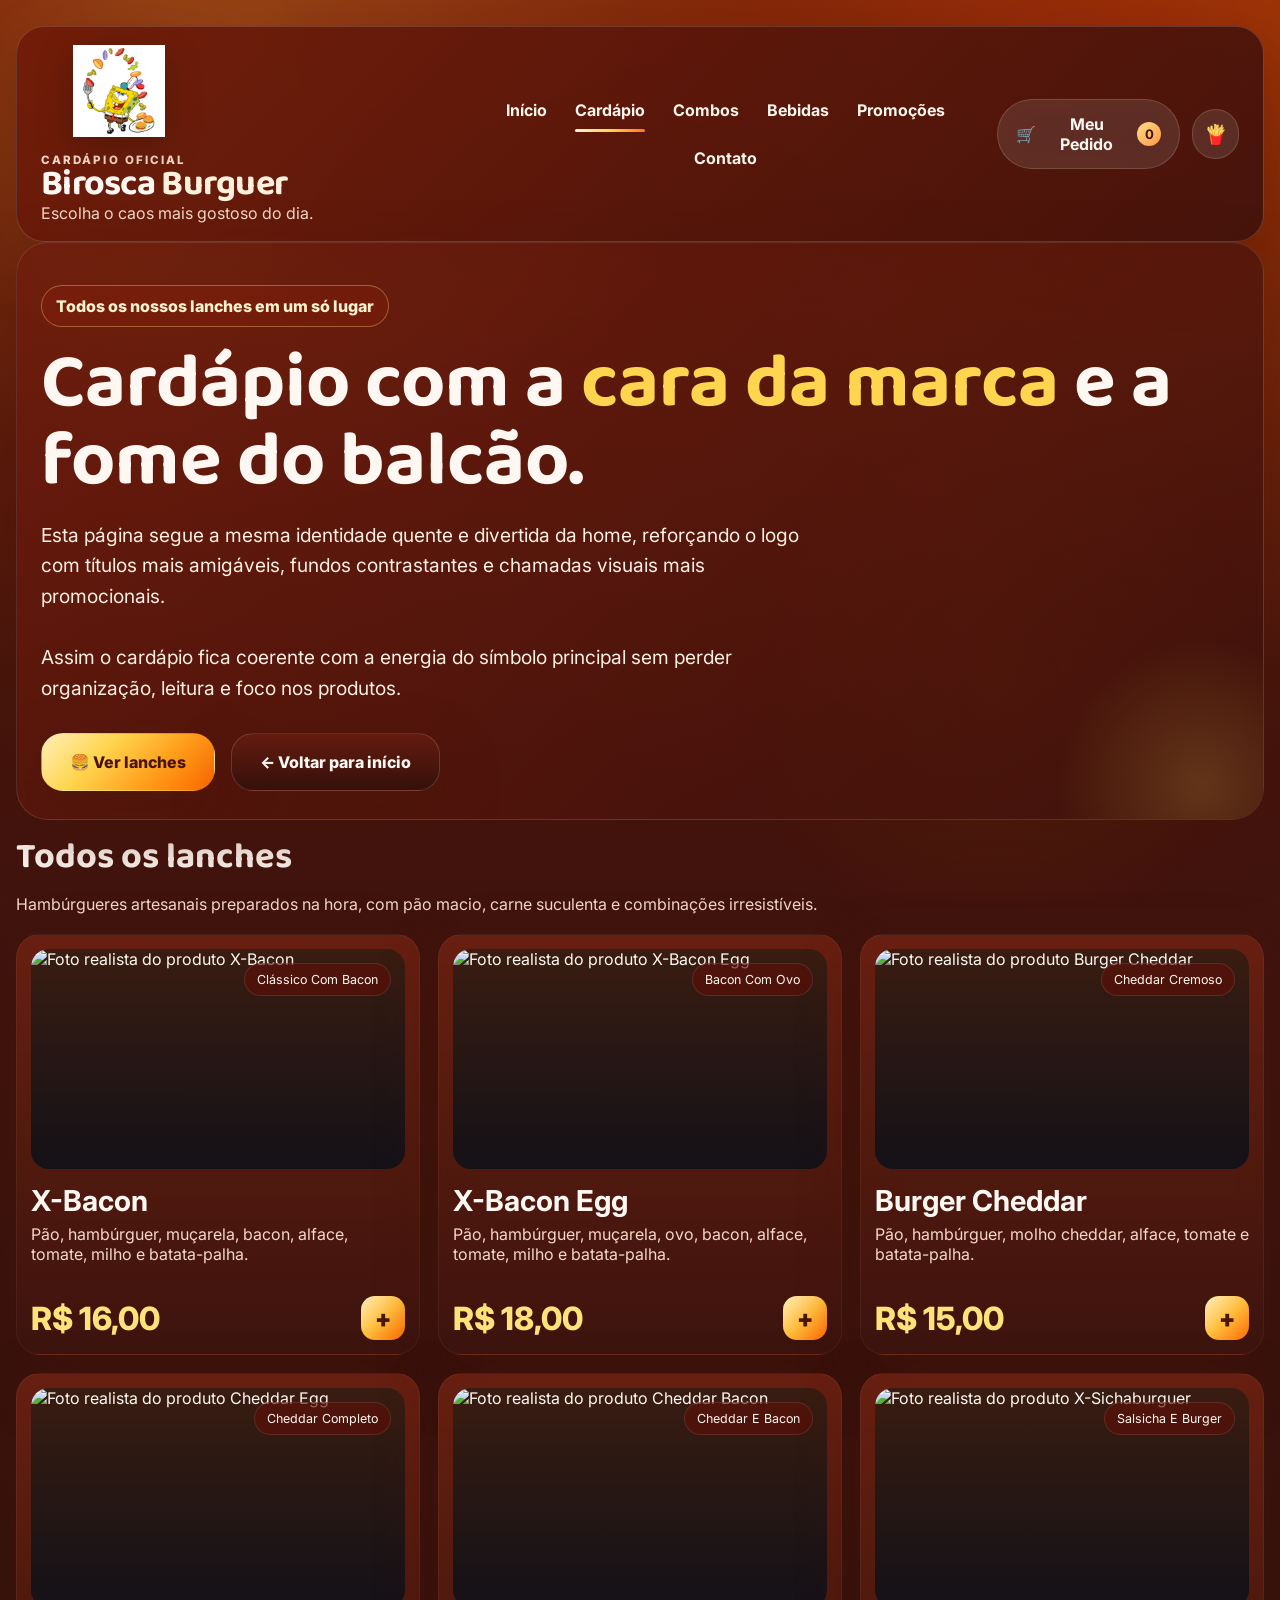
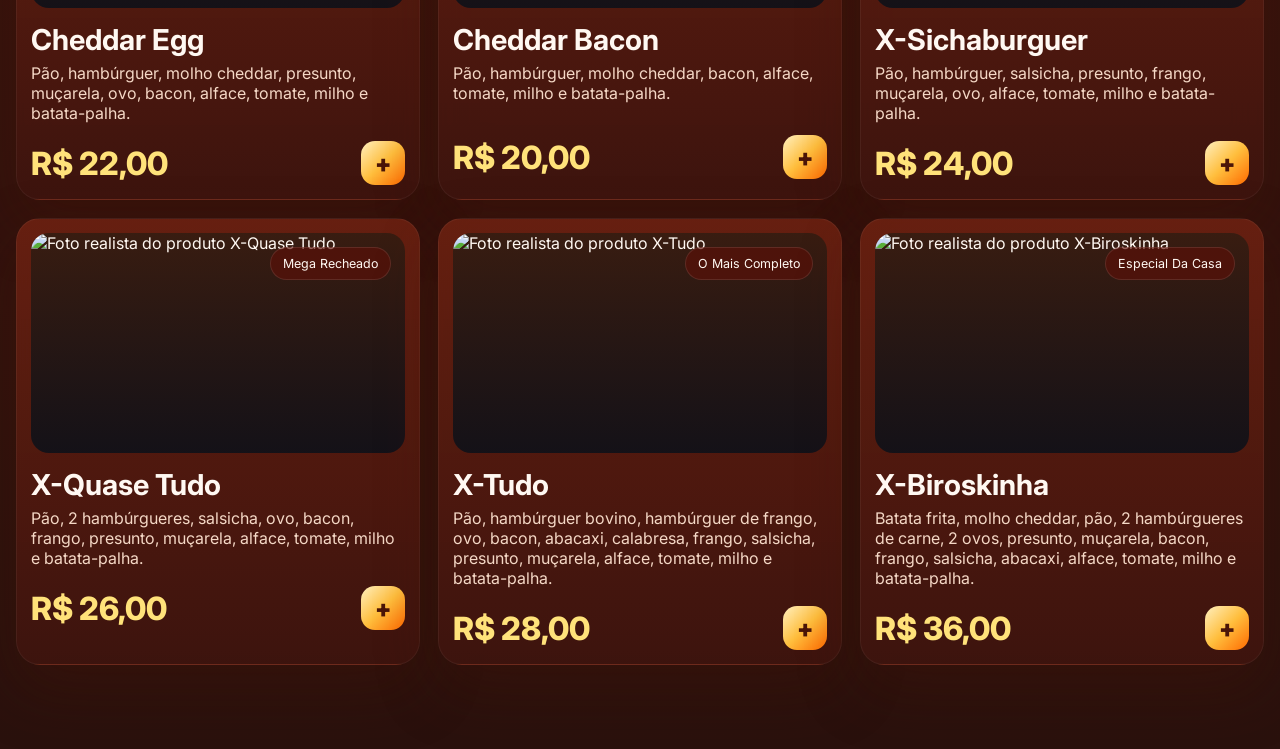
==== commit 8f40ec64: "Atualiza identidade visual para combinar com o logo" ====
--- a/cardapio.html
+++ b/cardapio.html
@@ -7,7 +7,7 @@
   <link rel="icon" type="image/svg+xml" href="assets/logo-birosca.svg" />
   <link rel="preconnect" href="https://fonts.googleapis.com">
   <link rel="preconnect" href="https://fonts.gstatic.com" crossorigin>
-  <link href="https://fonts.googleapis.com/css2?family=Inter:wght@400;500;600;700;800&display=swap" rel="stylesheet">
+  <link href="https://fonts.googleapis.com/css2?family=Baloo+2:wght@600;700;800&family=Inter:wght@400;500;600;700;800&display=swap" rel="stylesheet">
   <link rel="stylesheet" href="styles.css" />
 </head>
 <body>
@@ -16,8 +16,9 @@
       <div class="brand">
         <img class="brand__logo brand__logo--compact" src="assets/logo-birosca.svg" alt="Logo da Birosca Burguer com Bob Esponja servindo hambúrgueres" />
         <div>
+          <p class="brand__kicker">Cardápio oficial</p>
           <h1>Birosca <span>Burguer</span></h1>
-          <p>Seu sabor de responsa.</p>
+          <p>Escolha o caos mais gostoso do dia.</p>
         </div>
       </div>
 
@@ -36,16 +37,16 @@
           Meu Pedido
           <strong id="cart-badge">0</strong>
         </button>
-        <button class="avatar-btn" type="button" aria-label="Abrir perfil">👤</button>
+        <button class="avatar-btn" type="button" aria-label="Abrir perfil">🍟</button>
       </div>
     </header>
 
     <main>
-      <section class="catalog-hero">
+      <section class="catalog-hero catalog-hero--themed">
         <span class="eyebrow">Todos os nossos lanches em um só lugar</span>
-        <h2>Escolha seu próximo <span>burger favorito</span>.</h2>
-        <p>Produtos montados com base nos ingredientes do cardápio da imagem, agora com descrições completas e fotos realistas.</p>
-        <p>A logo enviada agora aparece com mais destaque e sem cortes, reforçando a identidade visual da Birosca Burguer em toda a navegação.</p>
+        <h2>Cardápio com a <span>cara da marca</span> e a fome do balcão.</h2>
+        <p>Esta página segue a mesma identidade quente e divertida da home, reforçando o logo com títulos mais amigáveis, fundos contrastantes e chamadas visuais mais promocionais.</p>
+        <p>Assim o cardápio fica coerente com a energia do símbolo principal sem perder organização, leitura e foco nos produtos.</p>
         <div class="hero__buttons">
           <a class="btn btn--primary" href="#all-burgers">🍔 Ver lanches</a>
           <a class="btn btn--dark" href="index.html">← Voltar para início</a>
--- a/styles.css
+++ b/styles.css
@@ -1,14 +1,18 @@
 :root {
-  --bg: #07080d;
-  --panel: rgba(18, 18, 24, 0.9);
-  --panel-strong: #11131b;
-  --text: #f5f6f7;
-  --muted: #b4b7bf;
-  --line: rgba(255, 255, 255, 0.08);
-  --gold: #ffbf2f;
-  --gold-strong: #ff9f1a;
-  --green: #2fcb63;
-  --shadow: 0 25px 60px rgba(0, 0, 0, 0.45);
+  --bg: #2a120a;
+  --panel: rgba(53, 21, 11, 0.84);
+  --panel-strong: #3a160d;
+  --text: #fff8f2;
+  --muted: #f5d8c6;
+  --line: rgba(255, 238, 225, 0.16);
+  --gold: #ffd54f;
+  --gold-strong: #ff9c1a;
+  --red: #b31312;
+  --orange: #ff6a00;
+  --cream: #fff1db;
+  --green: #40c463;
+  --shadow: 0 24px 60px rgba(70, 20, 5, 0.35);
+  --title-font: 'Baloo 2', cursive;
 }
 
 * { box-sizing: border-box; }
@@ -18,12 +22,25 @@
   font-family: 'Inter', sans-serif;
   color: var(--text);
   background:
-    radial-gradient(circle at top right, rgba(255, 125, 0, 0.16), transparent 24%),
-    radial-gradient(circle at 20% 0%, rgba(255, 187, 0, 0.08), transparent 18%),
-    linear-gradient(180deg, #0a0b10 0%, #05060b 100%);
+    radial-gradient(circle at top right, rgba(255, 106, 0, 0.24), transparent 25%),
+    radial-gradient(circle at 20% 0%, rgba(255, 213, 79, 0.16), transparent 20%),
+    linear-gradient(180deg, #7f2409 0%, #43140d 32%, #2a110d 100%);
 }
 
 body.drawer-open { overflow: hidden; }
+
+body::before {
+  content: '';
+  position: fixed;
+  inset: 0;
+  pointer-events: none;
+  background:
+    radial-gradient(circle at 12% 18%, rgba(255, 213, 79, 0.12), transparent 16%),
+    radial-gradient(circle at 84% 12%, rgba(179, 19, 18, 0.18), transparent 18%),
+    radial-gradient(circle at 78% 76%, rgba(255, 106, 0, 0.12), transparent 22%);
+}
+
+
 a { color: inherit; text-decoration: none; }
 button { font: inherit; color: inherit; cursor: pointer; }
 
@@ -56,7 +73,7 @@
   padding: 18px 24px;
   border: 1px solid var(--line);
   border-radius: 28px;
-  background: rgba(7, 8, 13, 0.82);
+  background: linear-gradient(135deg, rgba(111, 26, 9, 0.9), rgba(65, 18, 12, 0.92));
   box-shadow: var(--shadow);
 }
 
@@ -74,10 +91,11 @@
   width: clamp(108px, 13vw, 156px);
   max-height: 92px;
 }
-.brand h1 { margin: 0; font-size: clamp(1.7rem, 2vw, 2rem); }
-.brand h1 span { color: var(--gold); }
+.brand h1 { margin: 0; font-size: clamp(2.05rem, 2.8vw, 2.75rem); font-family: var(--title-font); line-height: .95; letter-spacing: -.02em; }
+.brand h1 span { color: var(--cream); }
 .brand { flex-wrap: wrap; }
 .brand p { margin: 2px 0 0; color: var(--muted); }
+.brand__kicker { text-transform: uppercase; letter-spacing: .18em; font-size: .72rem; color: #ffd26e; margin-bottom: 4px; font-weight: 800; }
 
 .nav {
   display: flex;
@@ -85,7 +103,7 @@
   flex-wrap: wrap;
   justify-content: center;
 }
-.nav a { color: #e7e8eb; font-weight: 500; position: relative; }
+.nav a { color: #fff6ed; font-weight: 700; position: relative; }
 .nav a.active::after,
 .nav a:hover::after {
   content: '';
@@ -95,13 +113,13 @@
   width: 100%;
   height: 3px;
   border-radius: 99px;
-  background: linear-gradient(90deg, var(--gold), var(--gold-strong));
+  background: linear-gradient(90deg, #fff3d1, #ffd54f, #ff7426);
 }
 
 .topbar__actions { display: flex; align-items: center; gap: 12px; }
 .order-chip, .avatar-btn {
   border: 1px solid var(--line);
-  background: rgba(255,255,255,0.06);
+  background: rgba(255, 248, 240, 0.11);
   border-radius: 999px;
 }
 .order-chip {
@@ -114,7 +132,7 @@
 .order-chip strong {
   min-width: 24px; height: 24px; border-radius: 50%;
   display: grid; place-items: center;
-  background: #ff4d3b; font-size: 0.82rem;
+  background: linear-gradient(135deg, #ffe08a, #ff9544); color: #3b1408; font-size: 0.82rem;
 }
 .avatar-btn { width: 50px; height: 50px; font-size: 1.2rem; }
 
@@ -129,25 +147,27 @@
   padding: 32px 8px 32px 24px;
 }
 .eyebrow {
+  font-weight: 800;
   display: inline-flex;
   padding: 10px 14px;
-  border: 1px solid rgba(255,191,47,.22);
+  border: 1px solid rgba(255, 219, 128, .36);
   border-radius: 999px;
-  color: #ffd787;
-  background: rgba(255,191,47,.08);
+  color: #fff2cc;
+  background: rgba(136, 30, 12, .34);
   margin-bottom: 18px;
 }
 .hero h2 {
   margin: 0;
-  font-size: clamp(3rem, 6vw, 5.4rem);
-  line-height: 0.98;
-  letter-spacing: -0.04em;
-}
-.hero h2 span { color: #ffcf70; }
+  font-family: var(--title-font);
+  font-size: clamp(3.4rem, 6vw, 5.8rem);
+  line-height: 0.92;
+  letter-spacing: -0.03em;
+}
+.hero h2 span { color: var(--cream); text-shadow: 0 3px 0 rgba(134, 20, 7, .35); }
 .hero p {
   max-width: 660px;
   font-size: 1.45rem;
-  color: #d4d7dd;
+  color: #fff0e3;
   line-height: 1.5;
   margin: 22px 0 30px;
 }
@@ -160,13 +180,13 @@
   border: 1px solid transparent; box-shadow: var(--shadow);
 }
 .btn--primary {
-  color: #161616;
-  background: linear-gradient(135deg, var(--gold), #ffb11b 60%, #ff9811);
+  color: #4a1508;
+  background: linear-gradient(135deg, #fff0b8, var(--gold), #ff9c1a 68%, #ff6a00);
 }
 .btn--dark,
 .secondary-btn,
 .ghost-btn {
-  background: linear-gradient(180deg, rgba(24, 28, 40, .95), rgba(14, 16, 24, .95));
+  background: linear-gradient(180deg, rgba(101, 27, 16, .94), rgba(52, 17, 12, .96));
   border-color: var(--line);
   color: var(--text);
 }
@@ -181,16 +201,17 @@
   overflow: hidden;
   border: 1px solid rgba(255,255,255,.06);
   background:
-    radial-gradient(circle at 80% 10%, rgba(255, 93, 0, 0.35), transparent 18%),
-    radial-gradient(circle at 70% 15%, rgba(255, 164, 0, 0.26), transparent 16%),
-    linear-gradient(135deg, rgba(15, 15, 20, 0.78), rgba(8, 8, 10, 0.98)),
-    linear-gradient(180deg, #16100d 0%, #09090b 100%);
+    radial-gradient(circle at 80% 10%, rgba(255, 222, 120, 0.42), transparent 18%),
+    radial-gradient(circle at 76% 16%, rgba(255, 106, 0, 0.34), transparent 16%),
+    radial-gradient(circle at 18% 85%, rgba(179, 19, 18, 0.22), transparent 24%),
+    linear-gradient(135deg, rgba(120, 28, 10, 0.92), rgba(62, 16, 11, 0.98)),
+    linear-gradient(180deg, #9f350c 0%, #50170b 100%);
 }
 .glow {
   position: absolute; border-radius: 50%; filter: blur(18px); opacity: .7;
 }
-.glow--one { width: 180px; height: 180px; background: rgba(255, 145, 0, .28); top: 60px; right: 160px; }
-.glow--two { width: 140px; height: 140px; background: rgba(255, 106, 0, .24); top: 120px; right: 70px; }
+.glow--one { width: 180px; height: 180px; background: rgba(255, 226, 141, .34); top: 54px; right: 160px; }
+.glow--two { width: 140px; height: 140px; background: rgba(179, 19, 18, .28); top: 120px; right: 70px; }
 .logo-showcase {
   position: absolute;
   inset: 0;
@@ -213,10 +234,64 @@
   border-radius: 999px;
   text-align: center;
   font-weight: 700;
-  color: #fff1d0;
-  border: 1px solid rgba(255, 211, 138, 0.28);
-  background: rgba(17, 10, 4, 0.58);
+  color: #fff8ef;
+  border: 1px solid rgba(255, 236, 183, 0.34);
+  background: rgba(86, 20, 10, 0.56);
   box-shadow: 0 18px 32px rgba(0,0,0,.28);
+}
+
+.burst-tag {
+  display: inline-flex;
+  align-items: center;
+  justify-content: center;
+  padding: 12px 18px;
+  background: linear-gradient(135deg, #fff0bf, #ffca49, #ff7a1f);
+  color: #5a1809;
+  font-family: var(--title-font);
+  font-size: 1.25rem;
+  font-weight: 800;
+  border-radius: 18px 26px 18px 26px;
+  box-shadow: 0 18px 32px rgba(72, 16, 7, .28);
+}
+
+.hero-points {
+  display: flex;
+  flex-wrap: wrap;
+  gap: 12px;
+  padding: 0;
+  margin: 0;
+  list-style: none;
+}
+
+.hero-points li {
+  padding: 12px 16px;
+  border-radius: 999px;
+  background: rgba(255, 246, 235, .12);
+  border: 1px solid rgba(255, 235, 198, .2);
+  color: #fff8ef;
+  font-weight: 700;
+}
+
+.menu-panel {
+  position: relative;
+}
+
+.catalog-hero--themed {
+  position: relative;
+  border-radius: 32px;
+  border: 1px solid rgba(255, 238, 225, 0.12);
+  background: linear-gradient(135deg, rgba(112, 27, 13, .72), rgba(61, 17, 12, .78));
+  box-shadow: var(--shadow);
+  overflow: hidden;
+}
+
+.catalog-hero--themed::after {
+  content: '';
+  position: absolute;
+  inset: auto -8% -22% auto;
+  width: 320px;
+  height: 320px;
+  background: radial-gradient(circle, rgba(255, 213, 79, .18), transparent 65%);
 }
 
 .chips-row {
@@ -224,13 +299,13 @@
 }
 .chip {
   border: 1px solid var(--line);
-  background: rgba(16, 19, 29, .88);
+  background: rgba(83, 23, 14, .9);
   color: var(--text);
   padding: 14px 22px;
   border-radius: 999px;
   font-weight: 700;
 }
-.chip--active { border-color: rgba(255,191,47,.6); color: #ffe08c; }
+.chip--active { border-color: rgba(255, 228, 150, .8); color: #fff4c3; background: linear-gradient(135deg, rgba(168, 42, 14, .95), rgba(126, 28, 12, .95)); }
 
 .content-grid {
   display: grid; grid-template-columns: minmax(0, 1.8fr) 380px; gap: 28px;
@@ -239,11 +314,11 @@
   display: flex; justify-content: space-between; align-items: end; gap: 16px;
   margin-bottom: 20px;
 }
-.section-head h3 { margin: 0; font-size: 2.25rem; }
+.section-head h3 { margin: 0; font-size: 2.25rem; font-family: var(--title-font); }
 .section-head p { margin: 8px 0 0; color: var(--muted); }
 .see-all {
   border: 1px solid var(--line); padding: 12px 18px; border-radius: 999px;
-  background: rgba(255,255,255,.03); font-weight: 700;
+  background: rgba(255,245,235,.08); font-weight: 800;
 }
 .cards {
   display: grid; grid-template-columns: repeat(3, minmax(0, 1fr)); gap: 18px;
@@ -253,7 +328,7 @@
   padding: 14px;
   border-radius: 24px;
   border: 1px solid rgba(255,255,255,.05);
-  background: linear-gradient(180deg, rgba(28,20,17,.82), rgba(13,14,20,.98));
+  background: linear-gradient(180deg, rgba(108, 33, 17, .9), rgba(61, 20, 14, .98));
   box-shadow: var(--shadow);
 }
 .menu-card__image {
@@ -276,17 +351,17 @@
   border-radius: 999px;
   text-transform: capitalize;
   font-size: 0.78rem;
-  background: rgba(0,0,0,.4);
+  background: rgba(93, 16, 8, .65);
   border: 1px solid rgba(255,255,255,.1);
 }
 .menu-card h4 { margin: 0 0 6px; font-size: 1.8rem; }
 .menu-card p { margin: 0 0 18px; min-height: 54px; color: var(--muted); }
 .menu-card__bottom,
 .menu-card__actions { display: flex; justify-content: space-between; align-items: center; gap: 12px; }
-.price { color: var(--gold); font-size: 2rem; font-weight: 800; }
+.price { color: #ffe27a; font-size: 2rem; font-weight: 800; }
 .add-btn {
   width: 44px; height: 44px; border-radius: 14px; border: none;
-  background: linear-gradient(135deg, var(--gold), #ff9600); color: #191919; font-size: 1.5rem; font-weight: 900;
+  background: linear-gradient(135deg, #fff0bf, #ffbe3d, #ff6a00); color: #4b1508; font-size: 1.5rem; font-weight: 900;
 }
 
 .order-panel {
@@ -294,7 +369,7 @@
   padding: 24px;
   border-radius: 28px;
   border: 1px solid rgba(255,255,255,.06);
-  background: linear-gradient(180deg, rgba(26, 19, 17, .95), rgba(17, 16, 23, .98));
+  background: linear-gradient(180deg, rgba(104, 32, 18, .95), rgba(63, 19, 14, .98));
   box-shadow: var(--shadow);
   transition: transform .25s ease, box-shadow .25s ease, border-color .25s ease;
 }
@@ -323,7 +398,7 @@
 .cart-item__info h4 { margin: 0 0 8px; font-size: 1.1rem; }
 .qty-box {
   display: inline-flex; align-items: center; gap: 14px;
-  background: rgba(255,255,255,.05);
+  background: rgba(255,255,255,.08);
   border: 1px solid rgba(255,255,255,.06);
   border-radius: 14px; padding: 6px 10px;
 }
@@ -333,7 +408,7 @@
 .subtotal strong { font-size: 2rem; }
 .checkout-btn {
   width: 100%; border: none; border-radius: 18px; padding: 18px 20px;
-  background: linear-gradient(180deg, #3fd66f, #23b457);
+  background: linear-gradient(180deg, #ffcf4d, #ff8b1f); color: #51180b;
   color: white; font-size: 1.2rem; font-weight: 800;
 }
 .checkout-btn:disabled { opacity: .55; cursor: not-allowed; }
@@ -352,7 +427,7 @@
   padding: 24px;
   border-radius: 24px;
   border: 1px solid rgba(255,255,255,.05);
-  background: rgba(13, 15, 22, .92);
+  background: linear-gradient(180deg, rgba(109, 29, 17, .92), rgba(66, 18, 12, .96));
 }
 .feature-icon { font-size: 2rem; display: inline-block; margin-bottom: 12px; }
 .feature-card h3 { margin: 0 0 10px; }
@@ -364,7 +439,7 @@
 .highlights article {
   display: flex; align-items: center; gap: 16px; padding: 24px;
   border-radius: 24px; border: 1px solid rgba(255,255,255,.05);
-  background: rgba(13, 15, 22, .92);
+  background: linear-gradient(180deg, rgba(109, 29, 17, .92), rgba(66, 18, 12, .96));
 }
 .highlights span { font-size: 2rem; }
 .highlights h4 { margin: 0 0 8px; font-size: 1.25rem; }
@@ -389,7 +464,7 @@
   height: 100%;
   padding: 24px;
   border-left: 1px solid rgba(255,255,255,.08);
-  background: rgba(11, 14, 20, .98);
+  background: rgba(63, 18, 13, .98);
   box-shadow: var(--shadow);
   transform: translateX(100%);
   transition: transform .25s ease;
@@ -435,7 +510,7 @@
   left: 50%;
   bottom: 24px;
   transform: translate(-50%, 24px);
-  background: rgba(18, 20, 28, .96);
+  background: rgba(81, 22, 14, .96);
   border: 1px solid rgba(255,255,255,.08);
   padding: 14px 18px;
   border-radius: 999px;
@@ -455,6 +530,7 @@
   border: 1px dashed rgba(255,255,255,.12);
   color: var(--muted);
   text-align: center;
+  background: rgba(255,255,255,.04);
 }
 
 @media (max-width: 1200px) {
@@ -494,6 +570,7 @@
   margin: 0;
   font-size: clamp(2.8rem, 6vw, 4.8rem);
   line-height: 1.02;
+  font-family: var(--title-font);
 }
 
 .catalog-hero h2 span {
@@ -503,7 +580,7 @@
 .catalog-hero p {
   max-width: 780px;
   font-size: 1.2rem;
-  color: #d4d7dd;
+  color: #fff0e3;
   line-height: 1.6;
   margin: 18px 0 30px;
 }
